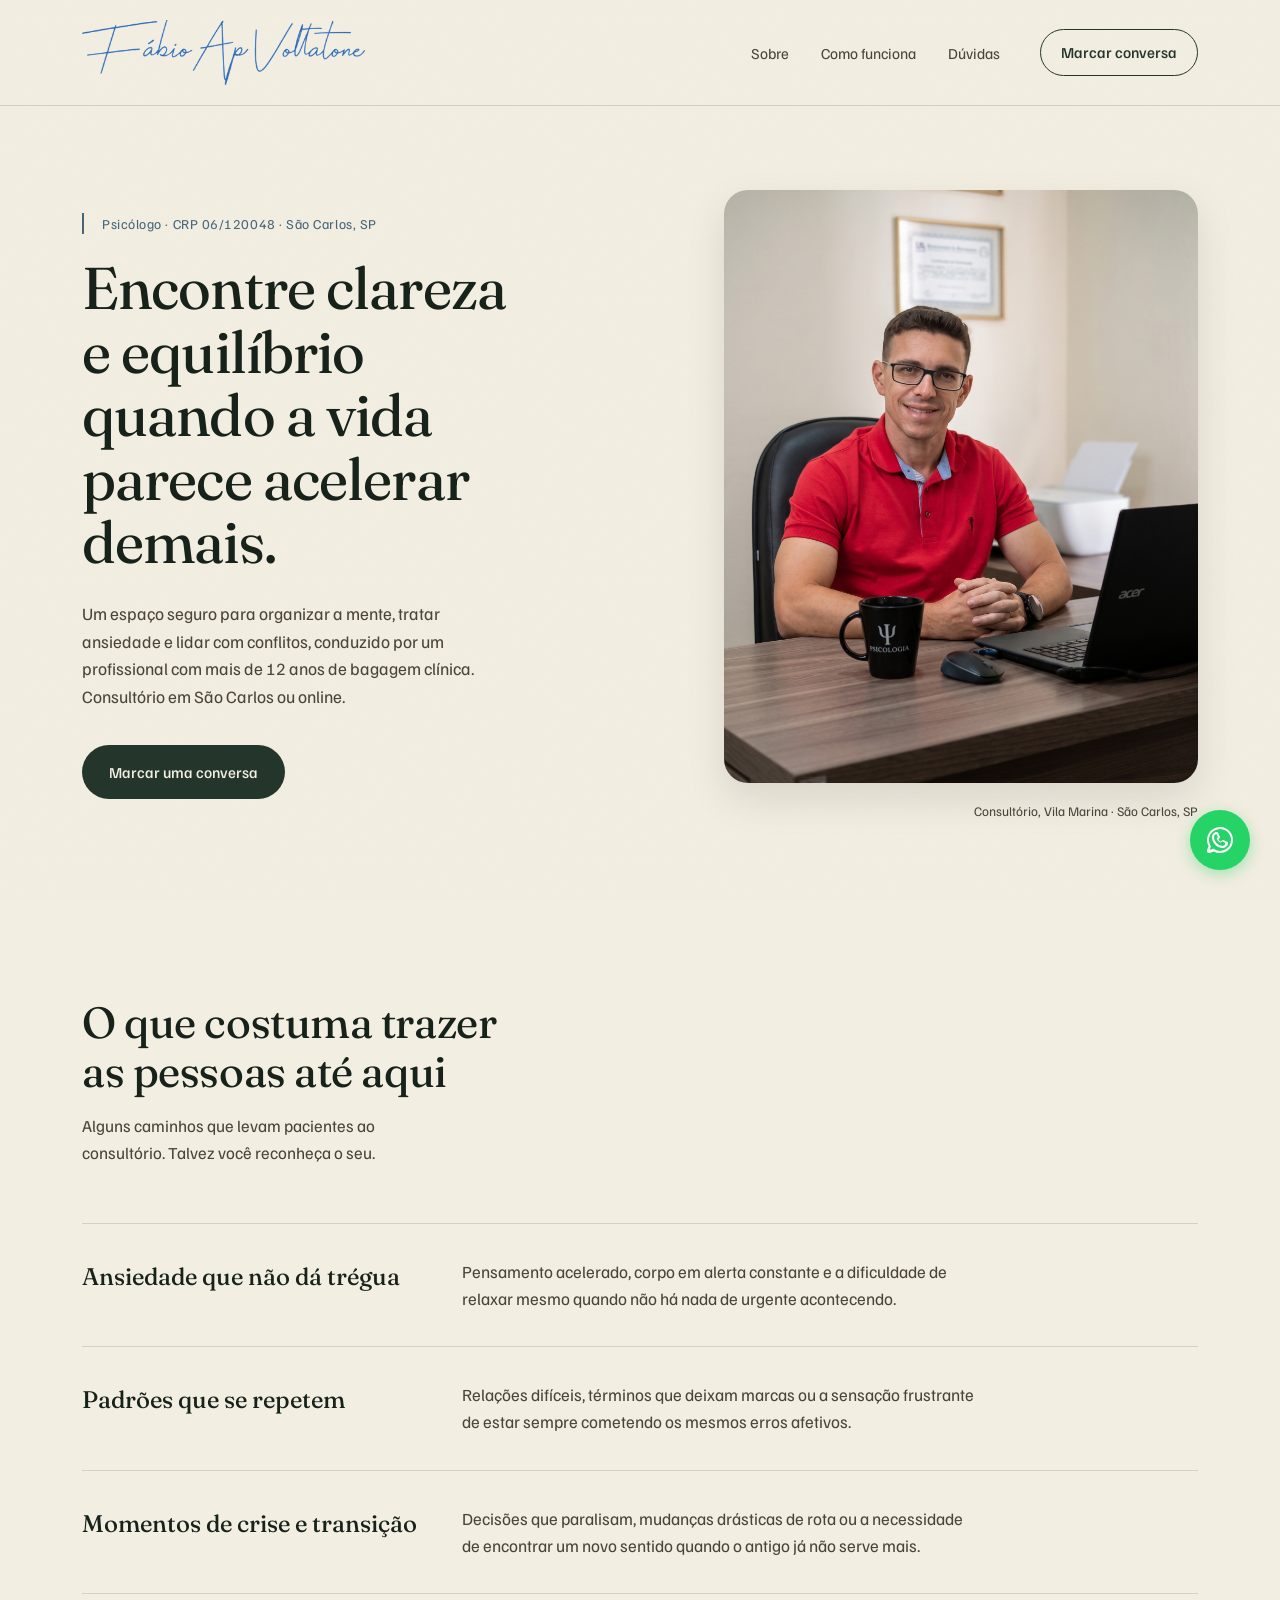
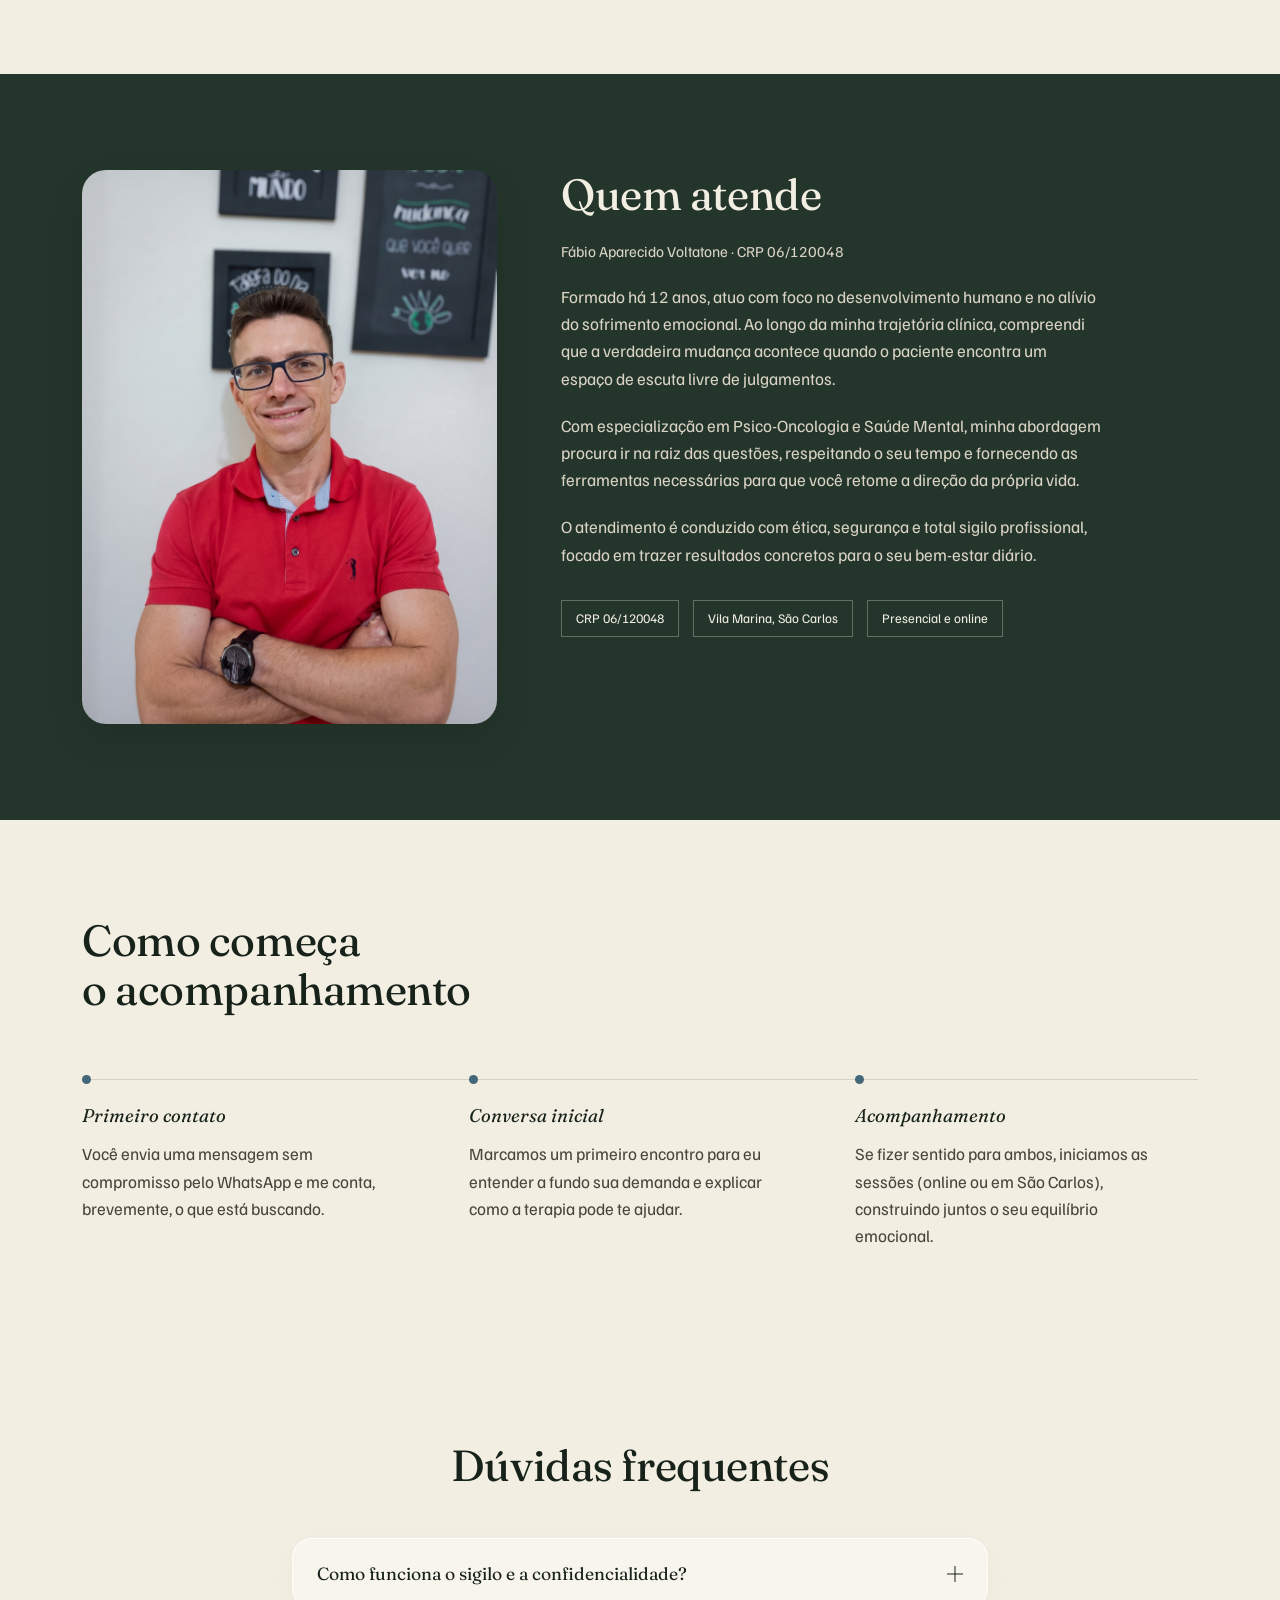
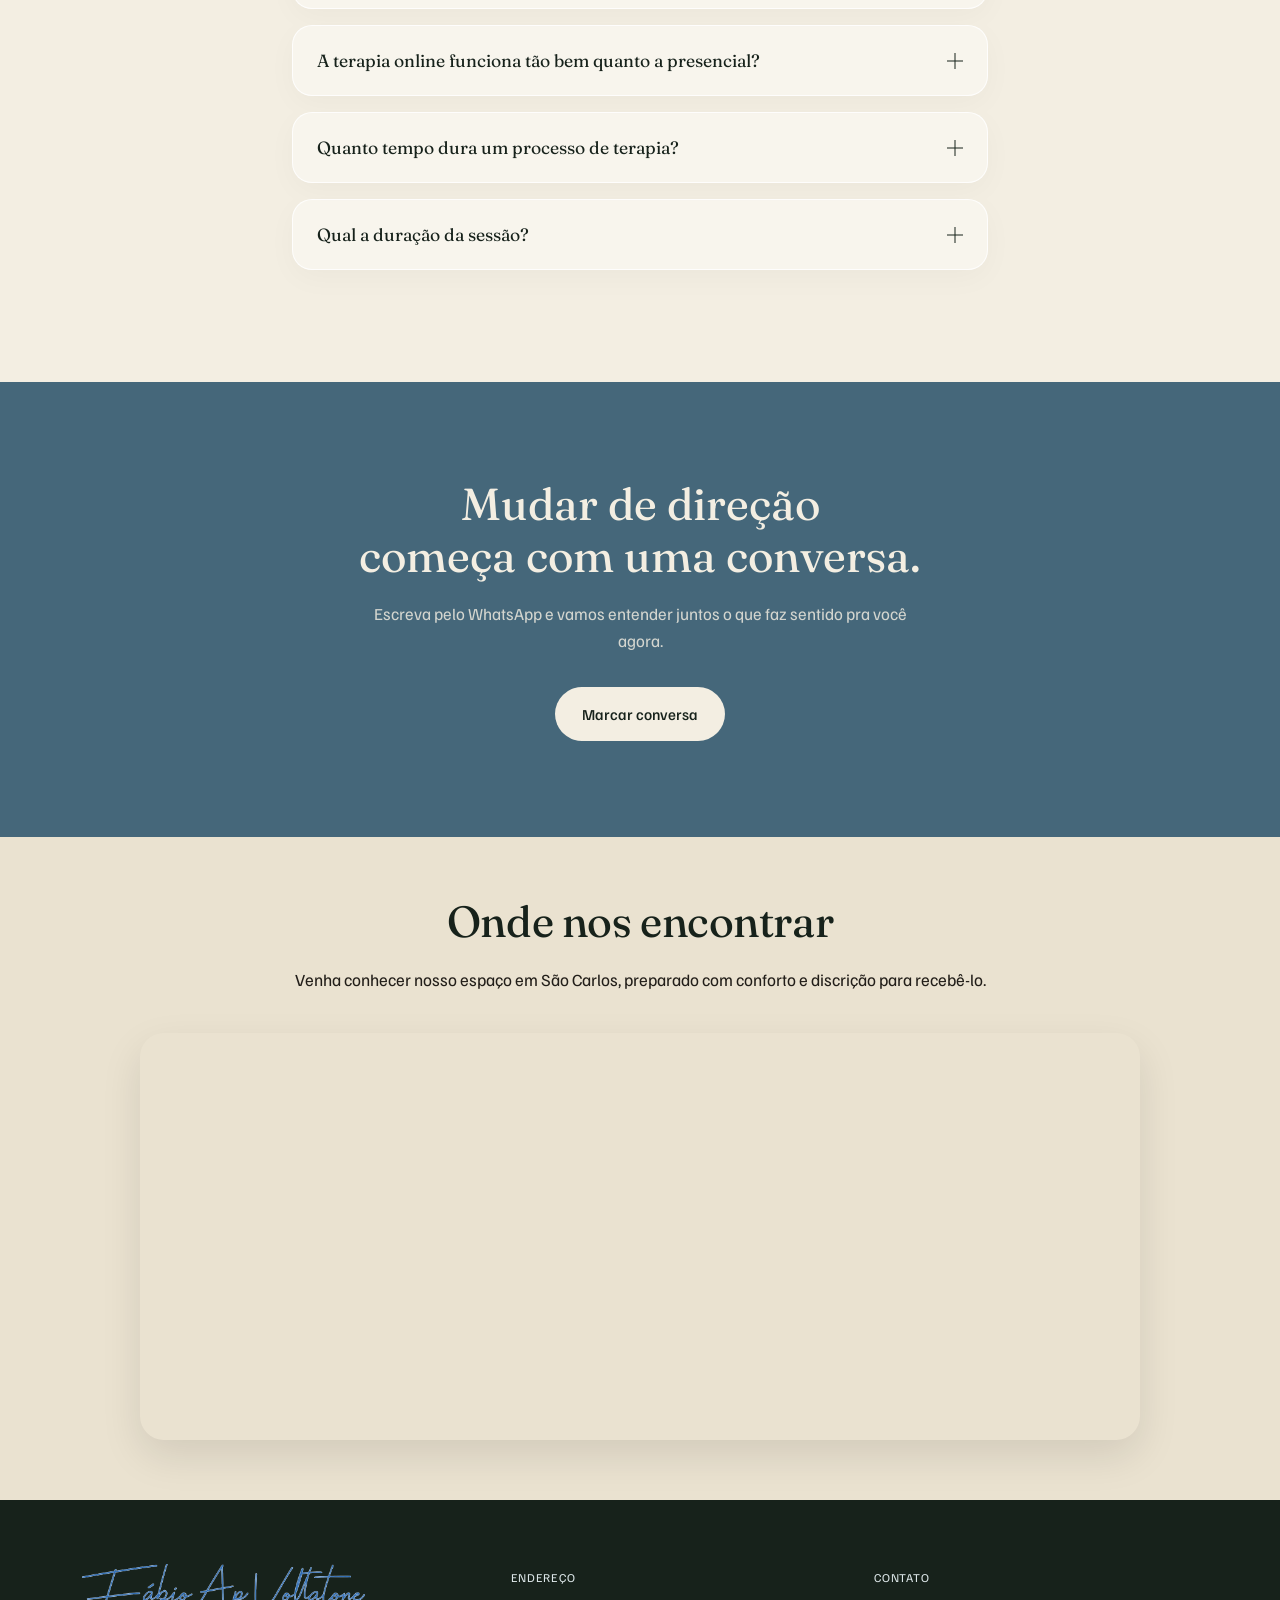
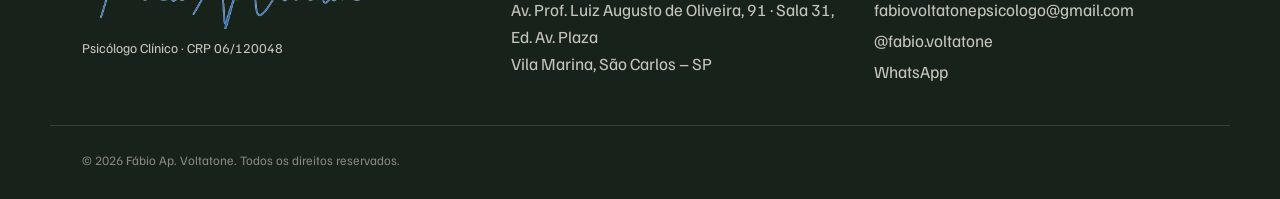
==== Aprovacao_Fabio_Completo.html @ 769e9896 "feat: design overhaul and advanced animations" ====
<!DOCTYPE html>
<html lang="pt-BR">
<head>
    <meta charset="UTF-8">
    <meta name="viewport" content="width=device-width, initial-scale=1.0">
    <title>Fábio Voltatone | Psicólogo em São Carlos</title>
    <meta name="description" content="Atendimento psicológico presencial na Vila Marina, São Carlos, e online. Ansiedade, relacionamentos e momentos de mudança, com Fábio Voltatone, CRP 06/120048.">

    <!-- Google Fonts -->
    <link rel="preconnect" href="https://fonts.googleapis.com">
    <link rel="preconnect" href="https://fonts.gstatic.com" crossorigin>
    <link href="https://fonts.googleapis.com/css2?family=Familjen+Grotesk:ital,wght@0,400;0,500;0,600;1,400&family=Fraunces:ital,opsz,wght@0,9..144,340;0,9..144,440;0,9..144,560;1,9..144,440;1,9..144,500&display=swap" rel="stylesheet">

    <style>
/* ============================================
   Fábio Voltatone — Psicólogo
   Direção: recomeço, raiz, papel e tinta.
   Serifa quente (Fraunces) + grotesca humana (Familjen Grotesk)
   Verde-mata profundo sobre papel amanteigado, um único acento azul-ardósia
============================================ */

:root {
    --paper: #F3EEE2;
    --paper-alt: #EAE2D0;
    --ink: #221E19;
    --ink-soft: #4A443B;
    --forest: #24352B;
    --forest-dark: #17221B;
    --slate: #45677A;
    --slate-soft: #DCE6E8;
    --line: rgba(34, 30, 25, 0.14);

    --serif: "Fraunces", Georgia, serif;
    --sans: "Familjen Grotesk", Arial, sans-serif;

    --container: 1180px;
    --radius: 2px;
    --ease: cubic-bezier(0.22, 1, 0.36, 1);
}

* { box-sizing: border-box; }
html { 
    scroll-behavior: smooth;
    scroll-padding-top: 100px;
}

body {
    margin: 0;
    background: var(--paper);
    color: var(--ink);
    font-family: var(--sans);
    font-size: 17px;
    line-height: 1.6;
    -webkit-font-smoothing: antialiased;
}

/* subtle paper grain, kills the flat-vector-AI look */
body::before {
    content: "";
    position: fixed;
    inset: 0;
    pointer-events: none;
    z-index: 999;
    opacity: 0.035;
    mix-blend-mode: multiply;
    background-image: url("data:image/svg+xml,%3Csvg xmlns='http://www.w3.org/2000/svg' width='140' height='140'%3E%3Cfilter id='n'%3E%3CfeTurbulence type='fractalNoise' baseFrequency='0.9' numOctaves='2' stitchTiles='stitch'/%3E%3C/filter%3E%3Crect width='100%25' height='100%25' filter='url(%23n)'/%3E%3C/svg%3E");
}

.container {
    max-width: var(--container);
    margin: 0 auto;
    padding: 0 32px;
}

a { color: inherit; }

img {
    max-width: 100%;
    display: block;
}

h1, h2, h3 {
    font-family: var(--serif);
    font-weight: 440;
    color: var(--forest-dark);
    margin: 0;
}

em {
    font-style: italic;
    font-optical-sizing: auto;
    color: var(--slate);
}

p { margin: 0; }

.section-title {
    font-size: clamp(2rem, 3.4vw, 2.9rem);
    line-height: 1.12;
    letter-spacing: -0.01em;
}

.section-lead {
    margin-top: 18px;
    max-width: 34ch;
    color: var(--ink-soft);
    font-size: 1.05rem;
}

.text-center { text-align: center; margin-left: auto; margin-right: auto; }

/* ---------- buttons ---------- */
.btn {
    display: inline-flex;
    align-items: center;
    gap: 10px;
    padding: 14px 26px;
    border-radius: 100px;
    font-family: var(--sans);
    font-size: 0.95rem;
    font-weight: 500;
    text-decoration: none;
    border: 1px solid transparent;
    cursor: pointer;
    transition: transform 0.35s var(--ease), background 0.35s var(--ease), color 0.35s var(--ease), border-color 0.35s var(--ease);
}

.btn-primary {
    background: var(--forest);
    color: var(--paper);
}
.btn-primary:hover { background: var(--forest-dark); transform: translateY(-2px); }

.btn-outline {
    border-color: var(--forest);
    color: var(--forest);
    padding: 10px 20px;
}
.btn-outline:hover { background: var(--forest); color: var(--paper); }

.btn-cream {
    background: var(--paper);
    color: var(--forest-dark);
}
.btn-cream:hover { background: var(--slate-soft); transform: translateY(-2px); }

/* ---------- reveal-on-scroll ---------- */
[class*="reveal-"] {
    opacity: 0;
    transition: opacity 1s cubic-bezier(0.16, 1, 0.3, 1), transform 1s cubic-bezier(0.16, 1, 0.3, 1), filter 1s cubic-bezier(0.16, 1, 0.3, 1);
    will-change: opacity, transform, filter;
}
.reveal-blur {
    transform: translateY(30px) scale(0.97);
    filter: blur(10px);
}
.reveal-blur.is-visible {
    opacity: 1;
    transform: translateY(0) scale(1);
    filter: blur(0);
}
.reveal-slide-left {
    transform: translateX(-40px);
}
.reveal-slide-left.is-visible {
    opacity: 1;
    transform: translateX(0);
}
.reveal-slide-right {
    transform: translateX(40px);
}
.reveal-slide-right.is-visible {
    opacity: 1;
    transform: translateX(0);
}
.reveal-up {
    transform: translateY(40px);
}
.reveal-up.is-visible {
    opacity: 1;
    transform: translateY(0);
}

/* ---------- header ---------- */
.header {
    position: sticky;
    top: 0;
    z-index: 100;
    background: rgba(243, 238, 226, 0.86);
    backdrop-filter: blur(10px);
    border-bottom: 1px solid var(--line);
}

.header-content {
    display: flex;
    align-items: center;
    justify-content: space-between;
    padding: 20px 32px;
}

.logo {
    font-family: var(--serif);
    font-size: 1.25rem;
    font-weight: 500;
    text-decoration: none;
    color: var(--forest-dark);
}

.nav { display: flex; align-items: center; gap: 40px; }
.nav-list { list-style: none; display: flex; gap: 32px; margin: 0; padding: 0; }
.nav-link {
    text-decoration: none;
    font-size: 0.95rem;
    color: var(--ink-soft);
    position: relative;
    padding-bottom: 3px;
}
.nav-link::after {
    content: "";
    position: absolute;
    left: 0; right: 100%;
    bottom: 0;
    height: 1px;
    background: var(--slate);
    transition: right 0.35s var(--ease);
}
.nav-link:hover::after { right: 0; }

.mobile-menu-btn {
    display: none;
    flex-direction: column;
    gap: 5px;
    background: none;
    border: none;
    cursor: pointer;
    padding: 6px;
}
.mobile-menu-btn span {
    width: 22px;
    height: 1.5px;
    background: var(--forest-dark);
}

/* ---------- hero ---------- */
.hero { padding: 84px 0 96px; }

.hero-grid {
    display: grid;
    grid-template-columns: 1.05fr 0.85fr;
    gap: 56px;
    align-items: center;
}

.credential {
    font-size: 0.85rem;
    letter-spacing: 0.04em;
    color: var(--slate);
    margin-bottom: 22px;
    padding-left: 18px;
    border-left: 2px solid var(--slate);
}

.hero-title {
    font-size: clamp(2.6rem, 4.6vw, 3.8rem);
    line-height: 1.08;
    letter-spacing: -0.015em;
    max-width: 12ch;
}

.hero-sub {
    margin-top: 26px;
    max-width: 42ch;
    font-size: 1.08rem;
    color: var(--ink-soft);
}

.hero-copy .btn { margin-top: 34px; }

.hero-figure { position: relative; }
.hero-photo {
    aspect-ratio: 4 / 5;
    overflow: hidden;
    border-radius: 24px;
    background: transparent;
    box-shadow: 0 16px 40px rgba(0,0,0,0.1);
    animation: floatY 6s ease-in-out infinite alternate;
}
.hero-photo img { width: 100%; height: 100%; object-fit: cover; }

.hero-caption {
    margin-top: 18px;
    font-size: 0.82rem;
    color: var(--ink-soft);
    text-align: right;
}

/* ---------- reasons ---------- */
.reasons { padding: 80px 0; }

.reasons-head { max-width: 640px; }

.reasons-list { margin-top: 56px; }

.reason-row {
    display: grid;
    grid-template-columns: minmax(220px, 340px) 1fr;
    gap: 40px;
    padding: 34px 0;
    border-top: 1px solid var(--line);
}
.reason-row:last-child { border-bottom: 1px solid var(--line); }

.reason-row h3 {
    font-size: 1.5rem;
    font-weight: 460;
}

.reason-row p {
    color: var(--ink-soft);
    max-width: 52ch;
    align-self: center;
}

/* ---------- about ---------- */
.about {
    background: var(--forest);
    color: var(--paper);
    padding: 96px 0;
}

.about .section-title { color: var(--paper); }
.about-name { color: var(--slate-soft); margin-top: 10px; font-size: 0.95rem; }
.about-copy p { margin-top: 20px; color: #D9D3C4; max-width: 54ch; }

.about-grid {
    display: grid;
    grid-template-columns: 0.75fr 1.15fr;
    gap: 64px;
    align-items: start;
}

.about-photo {
    aspect-ratio: 3 / 4;
    overflow: hidden;
    border-radius: 24px;
    background: transparent;
    box-shadow: 0 16px 40px rgba(0,0,0,0.1);
    animation: floatY 6s ease-in-out infinite alternate;
}
.about-photo img { width: 100%; height: 100%; object-fit: cover; }

.about-facts {
    list-style: none;
    padding: 0;
    margin: 32px 0 0;
    display: flex;
    flex-wrap: wrap;
    gap: 10px 14px;
}
.about-facts li {
    font-size: 0.82rem;
    color: var(--paper);
    border: 1px solid rgba(243, 238, 226, 0.3);
    padding: 7px 14px;
}

/* ---------- steps ---------- */
.steps { padding: 96px 0; }
.steps .section-title { max-width: 20ch; }

.steps-track {
    margin-top: 56px;
    display: grid;
    grid-template-columns: repeat(3, 1fr);
    gap: 44px;
    position: relative;
}
.steps-track::before {
    content: "";
    position: absolute;
    top: 10px;
    left: 0;
    right: 0;
    height: 1px;
    background: var(--line);
}

.step { position: relative; padding-top: 32px; }
.step::before {
    content: "";
    position: absolute;
    top: 6px;
    left: 0;
    width: 9px;
    height: 9px;
    border-radius: 50%;
    background: var(--slate);
}

.step-label {
    display: block;
    font-family: var(--serif);
    font-style: italic;
    font-size: 1.15rem;
    color: var(--forest-dark);
    margin-bottom: 10px;
}

.step p { color: var(--ink-soft); max-width: 30ch; }

/* ---------- FAQ ---------- */
.faq { padding: 96px 0; }
.faq-container { max-width: 760px; }

.accordion-wrapper { margin-top: 48px; }

.accordion-item { 
    background: rgba(255,255,255,0.4);
    border-radius: 20px;
    margin-bottom: 16px;
    padding: 0 24px;
    backdrop-filter: blur(10px);
    border: 1px solid rgba(255,255,255,0.8);
    box-shadow: 0 8px 30px rgba(0,0,0,0.03);
}

.accordion-header {
    width: 100%;
    display: flex;
    align-items: center;
    justify-content: space-between;
    gap: 24px;
    background: none;
    border: none;
    text-align: left;
    padding: 24px 0;
    font-family: var(--serif);
    font-size: 1.1rem;
    color: var(--forest-dark);
    cursor: pointer;
}

.accordion-icon {
    position: relative;
    flex-shrink: 0;
    width: 16px;
    height: 16px;
}
.accordion-icon::before,
.accordion-icon::after {
    content: "";
    position: absolute;
    background: var(--forest-dark);
    transition: transform 0.35s var(--ease);
}
.accordion-icon::before { top: 50%; left: 0; width: 100%; height: 1px; transform: translateY(-50%); }
.accordion-icon::after { left: 50%; top: 0; height: 100%; width: 1px; transform: translateX(-50%); }

.accordion-item.is-open .accordion-icon::after { transform: translateX(-50%) rotate(90deg); opacity: 0; }

.accordion-content {
    max-height: 0;
    overflow: hidden;
    transition: max-height 0.4s var(--ease);
}
.accordion-content p {
    padding: 0 0 26px;
    color: var(--ink-soft);
    max-width: 58ch;
}

/* ---------- CTA banner ---------- */
.cta-banner {
    background: var(--slate);
    color: var(--paper);
    padding: 96px 0;
}
.cta-inner { text-align: center; max-width: 640px; margin: 0 auto; }
.cta-title {
    color: var(--paper);
    font-size: clamp(2.1rem, 3.6vw, 2.8rem);
    line-height: 1.15;
}
.cta-desc { margin-top: 20px; color: rgba(243, 238, 226, 0.82); font-size: 1.05rem; }
.cta-inner .btn { margin-top: 32px; }

/* ---------- footer ---------- */
.footer { background: var(--forest-dark); color: rgba(243, 238, 226, 0.8); padding: 64px 0 28px; }

.footer-grid {
    display: grid;
    grid-template-columns: 1.2fr 1fr 1fr;
    gap: 40px;
    padding-bottom: 40px;
    border-bottom: 1px solid rgba(243, 238, 226, 0.14);
}

.footer-logo { font-family: var(--serif); font-size: 1.2rem; color: var(--paper); }
.footer-crp { margin-top: 6px; font-size: 0.85rem; }

.info-label {
    font-size: 0.75rem;
    letter-spacing: 0.06em;
    text-transform: uppercase;
    color: var(--slate-soft);
    margin-bottom: 8px;
}
.footer-info p { margin-top: 4px; }
.footer-info a { text-decoration: none; }
.footer-info a:hover { text-decoration: underline; }

.footer-bottom {
    padding-top: 24px;
    font-size: 0.8rem;
    color: rgba(243, 238, 226, 0.5);
}

/* ---------- responsive ---------- */
@media (max-width: 860px) {
    .nav-list { display: none; }
    .mobile-menu-btn { display: flex; }

    .nav {
        position: fixed;
        top: 73px;
        left: 0;
        right: 0;
        background: var(--paper);
        border-bottom: 1px solid var(--line);
        flex-direction: column;
        align-items: flex-start;
        gap: 0;
        padding: 0;
        transform: translateY(-8px);
        opacity: 0;
        pointer-events: none;
        transition: opacity 0.3s var(--ease), transform 0.3s var(--ease);
    }
    .nav.nav-open {
        opacity: 1;
        transform: translateY(0);
        pointer-events: auto;
    }
    .nav.nav-open .nav-list {
        display: flex;
        flex-direction: column;
        width: 100%;
        gap: 0;
    }
    .nav.nav-open .nav-list li { border-bottom: 1px solid var(--line); width: 100%; }
    .nav.nav-open .nav-link { display: block; padding: 18px 32px; }
    .nav.nav-open .nav-cta { margin: 20px 32px 24px; }

    .hero-grid { grid-template-columns: 1fr; }
    .hero-figure { order: -1; }
    .hero-photo { transform: none; box-shadow: 8px 10px 0 var(--slate-soft); }
    .hero-title { max-width: none; }

    .about-grid { grid-template-columns: 1fr; }
    .reason-row { grid-template-columns: 1fr; gap: 12px; }
    .steps-track { grid-template-columns: 1fr; gap: 36px; }
    .steps-track::before { display: none; }

    .footer-grid { grid-template-columns: 1fr; gap: 28px; }
}

@media (max-width: 520px) {
    .container { padding: 0 22px; }
    .header-content { padding: 16px 22px; }
}

/* placeholder visual enquanto as fotos reais não entram (remover ao subir as fotos) */
.hero-photo img,
.about-photo img {
    width: 100%;
    height: 100%;
    object-fit: cover;
}

.logo-img {
    height: 65px;
    width: auto;
    object-fit: contain;
}

/* =========================================
   MAP & WHATSAPP WIDGET
   ========================================= */
.location {
    padding: 60px 0;
    background: var(--paper-alt);
}
.location .section-title {
    margin-bottom: 20px;
}
.map-container {
    max-width: 1000px;
    margin: 40px auto 0;
    border-radius: 24px;
    overflow: hidden;
    box-shadow: 0 16px 40px rgba(0,0,0,0.1);
}

.whatsapp-float {
    position: fixed;
    bottom: 30px;
    right: 30px;
    background-color: #25D366;
    color: white;
    width: 60px;
    height: 60px;
    border-radius: 50%;
    display: flex;
    align-items: center;
    justify-content: center;
    box-shadow: 0 4px 15px rgba(37, 211, 102, 0.4);
    z-index: 1000;
    transition: transform 0.3s var(--ease), box-shadow 0.3s var(--ease);
    animation: float-pulse 2s infinite ease-in-out;
}
.whatsapp-float:hover {
    transform: scale(1.1) translateY(-5px);
    box-shadow: 0 8px 25px rgba(37, 211, 102, 0.6);
    animation: none;
}

@keyframes float-pulse {
    0% { transform: translateY(0); }
    50% { transform: translateY(-5px); }
    100% { transform: translateY(0); }
}

@keyframes floatY {
    0% { transform: translateY(0px); }
    100% { transform: translateY(-16px); }
}

</style>
</head>
<body>

    <header class="header" id="header">
        <div class="container header-content">
            <a href="#topo" class="logo"><img src="[data-uri]" alt="Fábio Voltatone" class="logo-img"></a>

            <nav class="nav" id="nav">
                <ul class="nav-list">
                    <li><a href="#sobre" class="nav-link">Sobre</a></li>
                    <li><a href="#como-funciona" class="nav-link">Como funciona</a></li>
                    <li><a href="#duvidas" class="nav-link">Dúvidas</a></li>
                </ul>
                <a href="https://wa.me/5516991437766?text=Ol%C3%A1%2C%20F%C3%A1bio!%20Vim%20pelo%20site%20e%20gostaria%20de%20marcar%20uma%20conversa." target="_blank" rel="noopener" class="btn btn-outline nav-cta">Marcar conversa</a>
            </nav>

            <button class="mobile-menu-btn" id="mobileMenuBtn" aria-label="Abrir menu" aria-expanded="false">
                <span></span><span></span><span></span>
            </button>
        </div>
    </header>

    <main id="topo">

        <!-- HERO -->
        <section class="hero">
            <div class="container hero-grid">
                <div class="hero-copy">
                    <p class="credential reveal" style="transition-delay: 0s">Psicólogo &middot; CRP 06/120048 &middot; São Carlos, SP</p>
                    <h1 class="hero-title reveal-blur" style="transition-delay: 0.15s">Encontre clareza e equilíbrio quando a vida parece acelerar demais.</h1>
                    <p class="hero-sub reveal-blur" style="transition-delay: 0.45s">Um espaço seguro para organizar a mente, tratar ansiedade e lidar com conflitos, conduzido por um profissional com mais de 12 anos de bagagem clínica. Consultório em São Carlos ou online.</p>
                    <a href="https://wa.me/5516991437766?text=Ol%C3%A1%2C%20F%C3%A1bio!%20Vim%20pelo%20site%20e%20gostaria%20de%20marcar%20uma%20conversa." target="_blank" rel="noopener" class="btn btn-primary reveal-up" style="transition-delay: 0.6s">Marcar uma conversa</a>
                </div>
                <div class="hero-figure reveal-blur" style="transition-delay: 0.3s">
                    <div class="hero-photo">
                        <img src="[data-uri]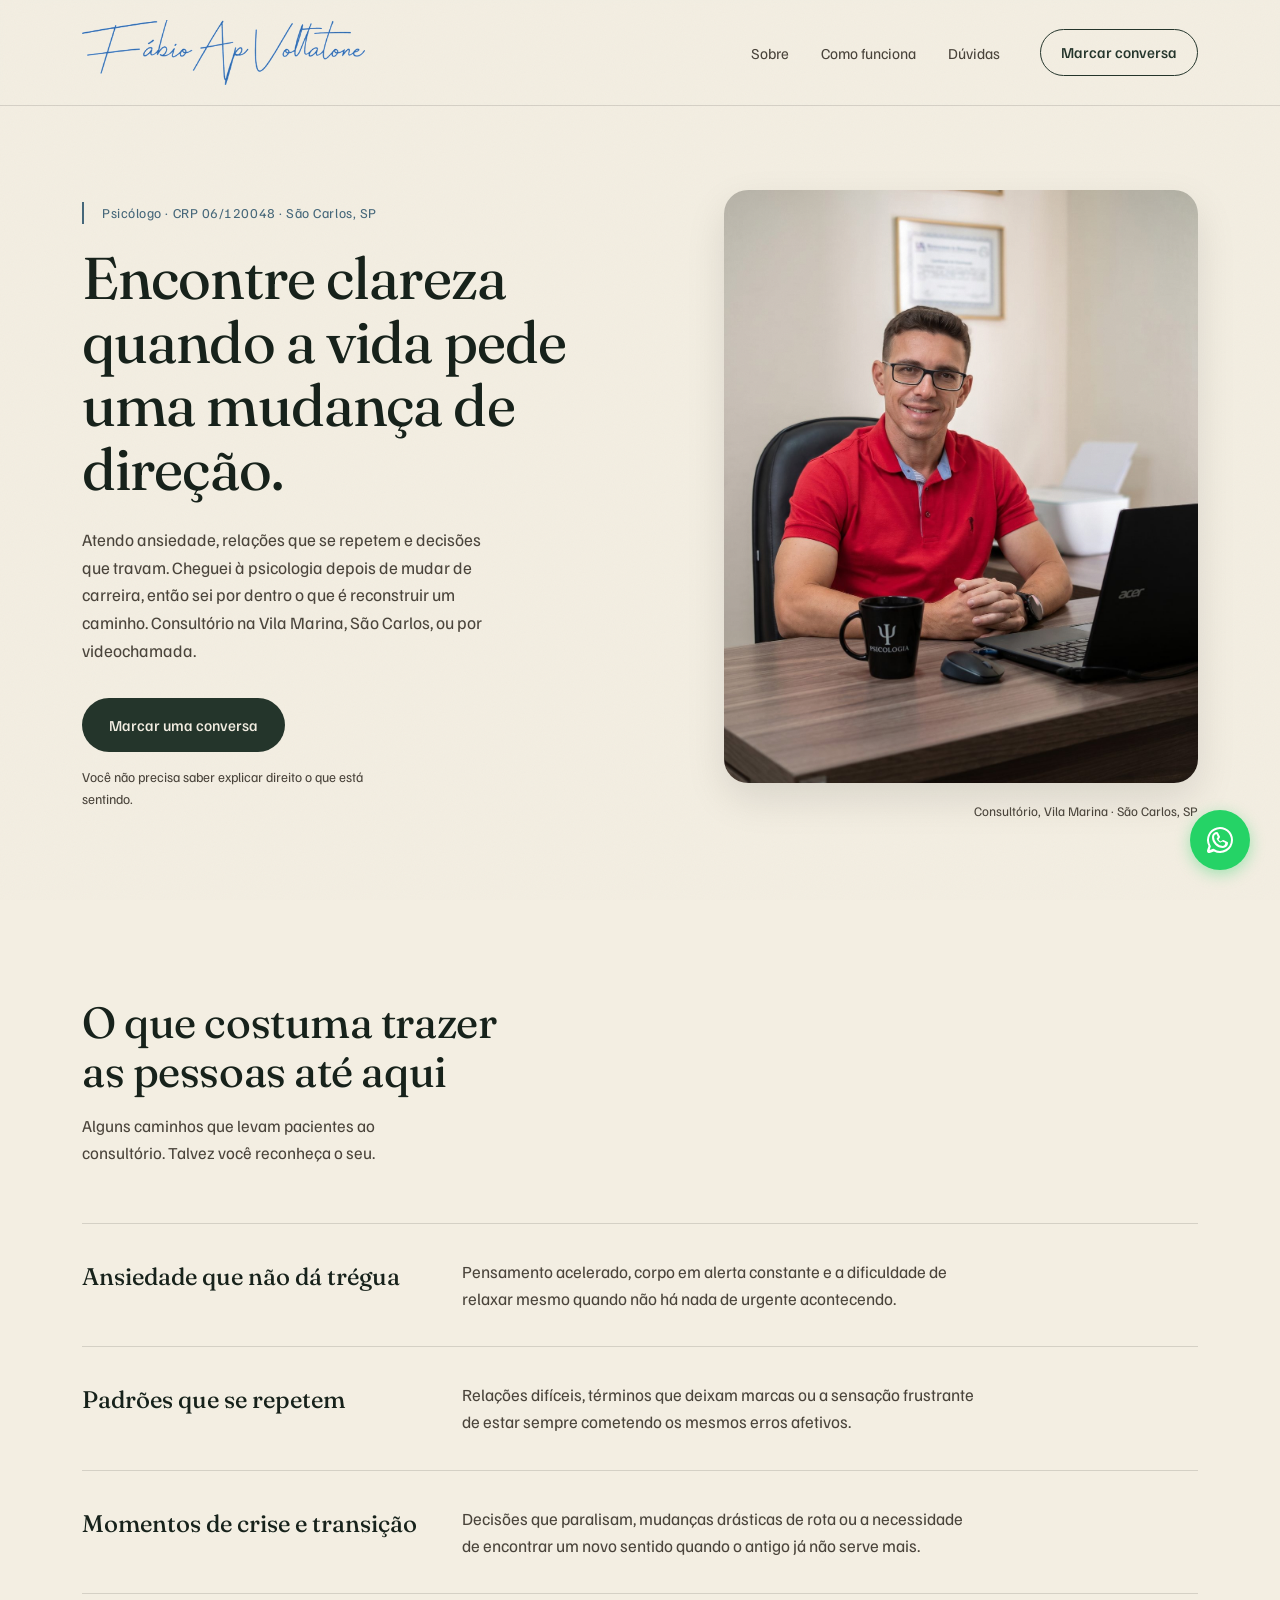
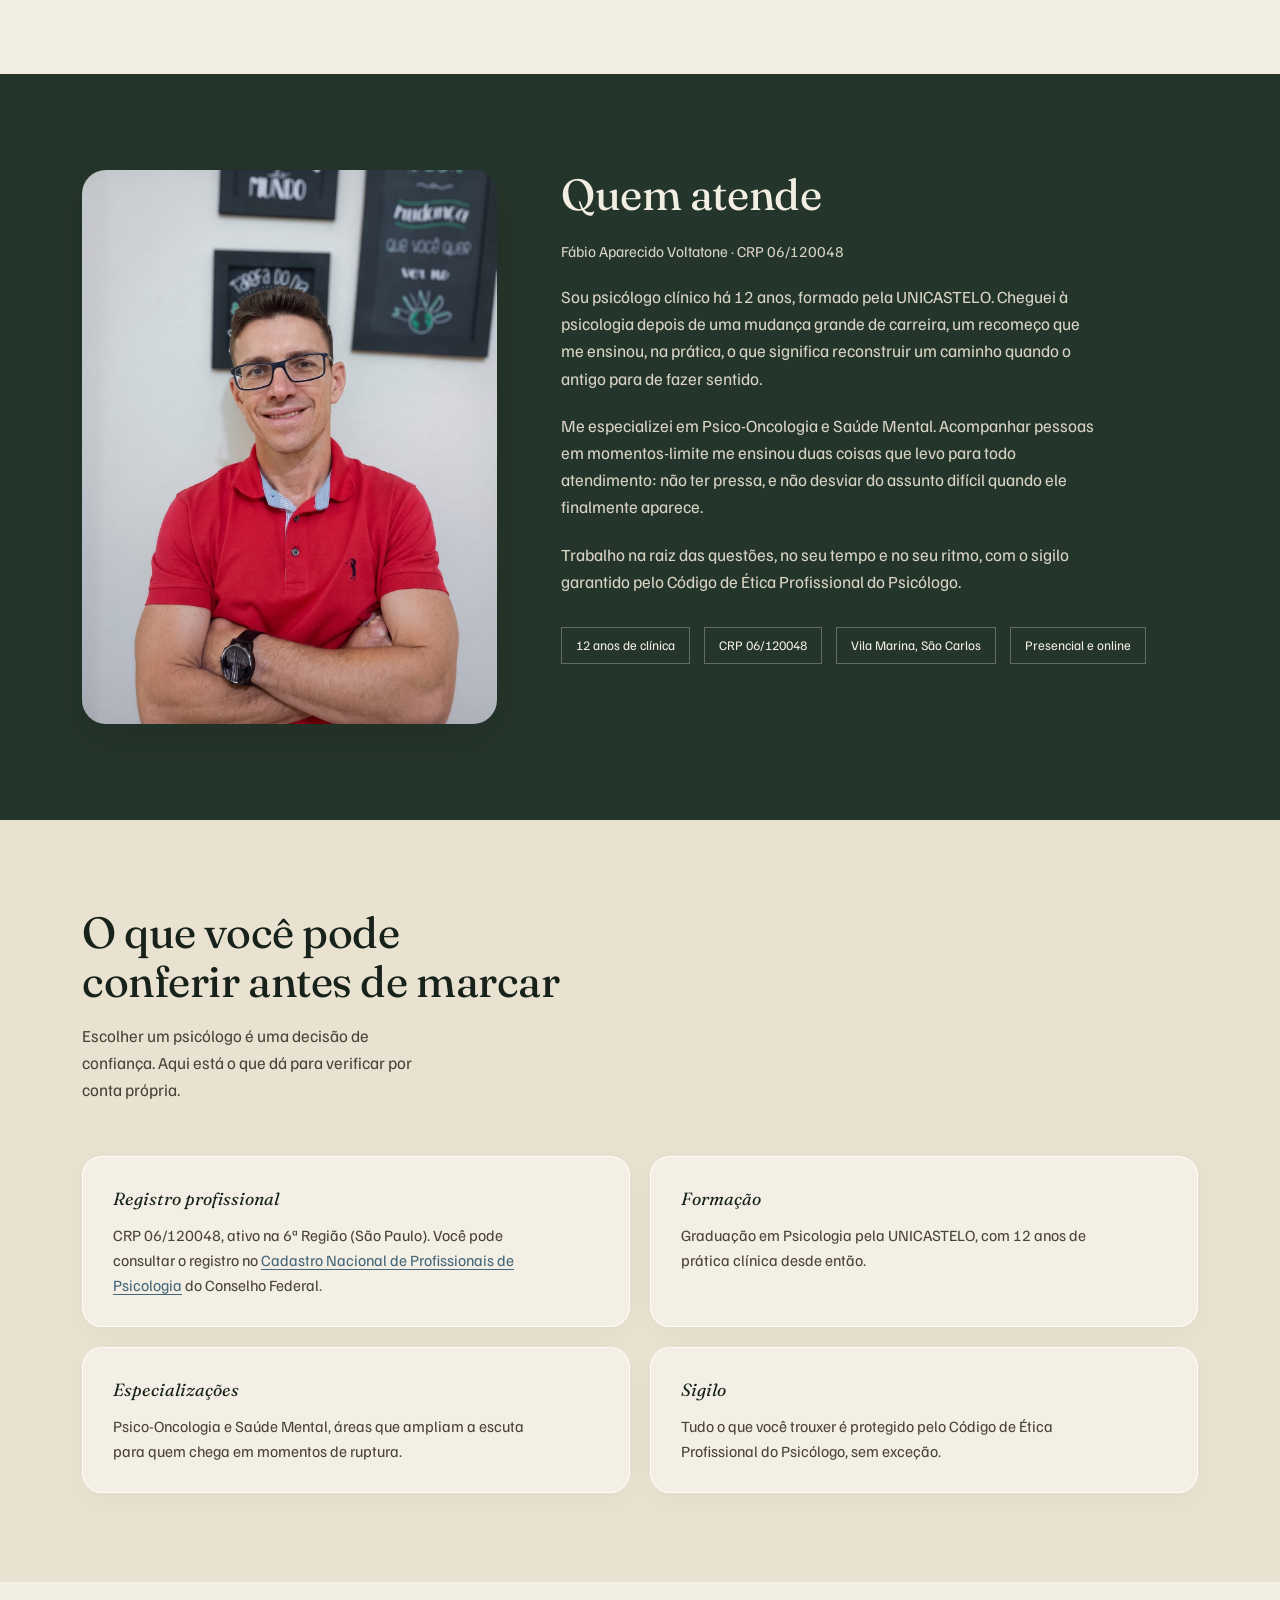
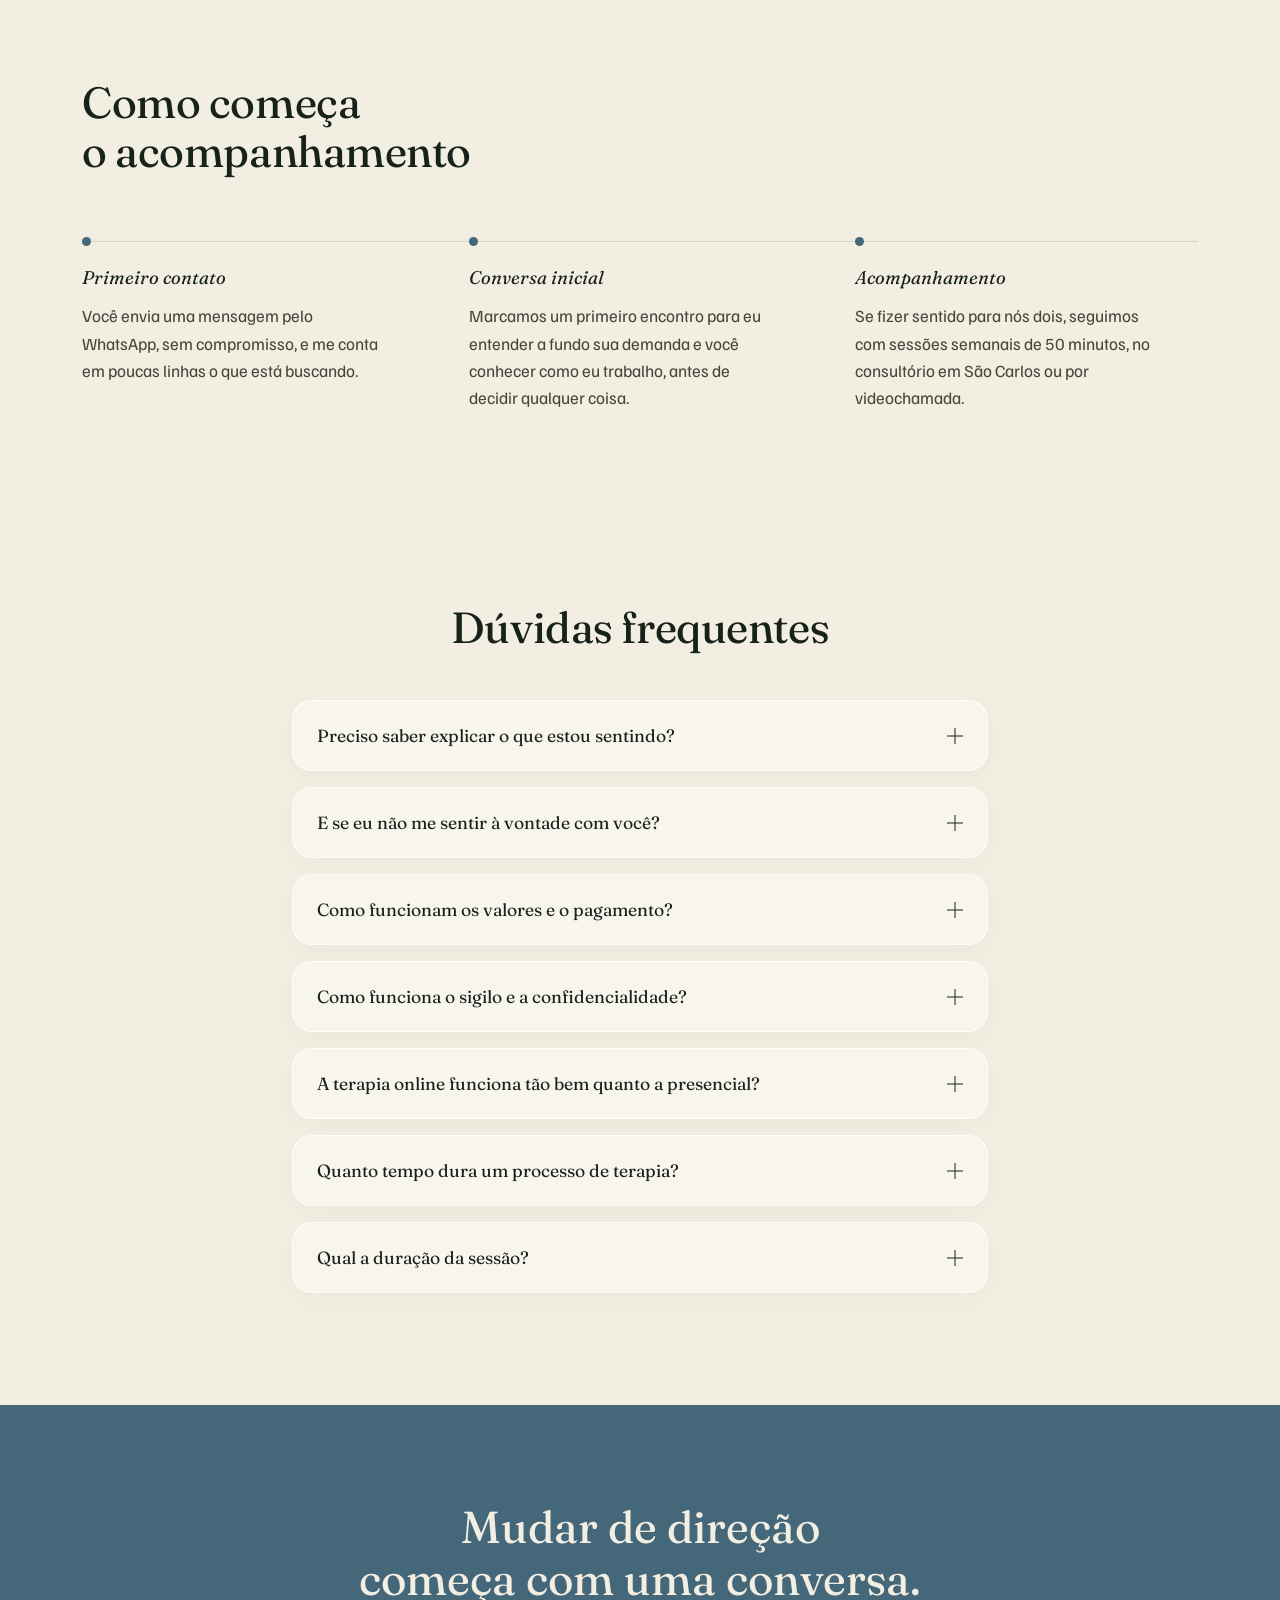
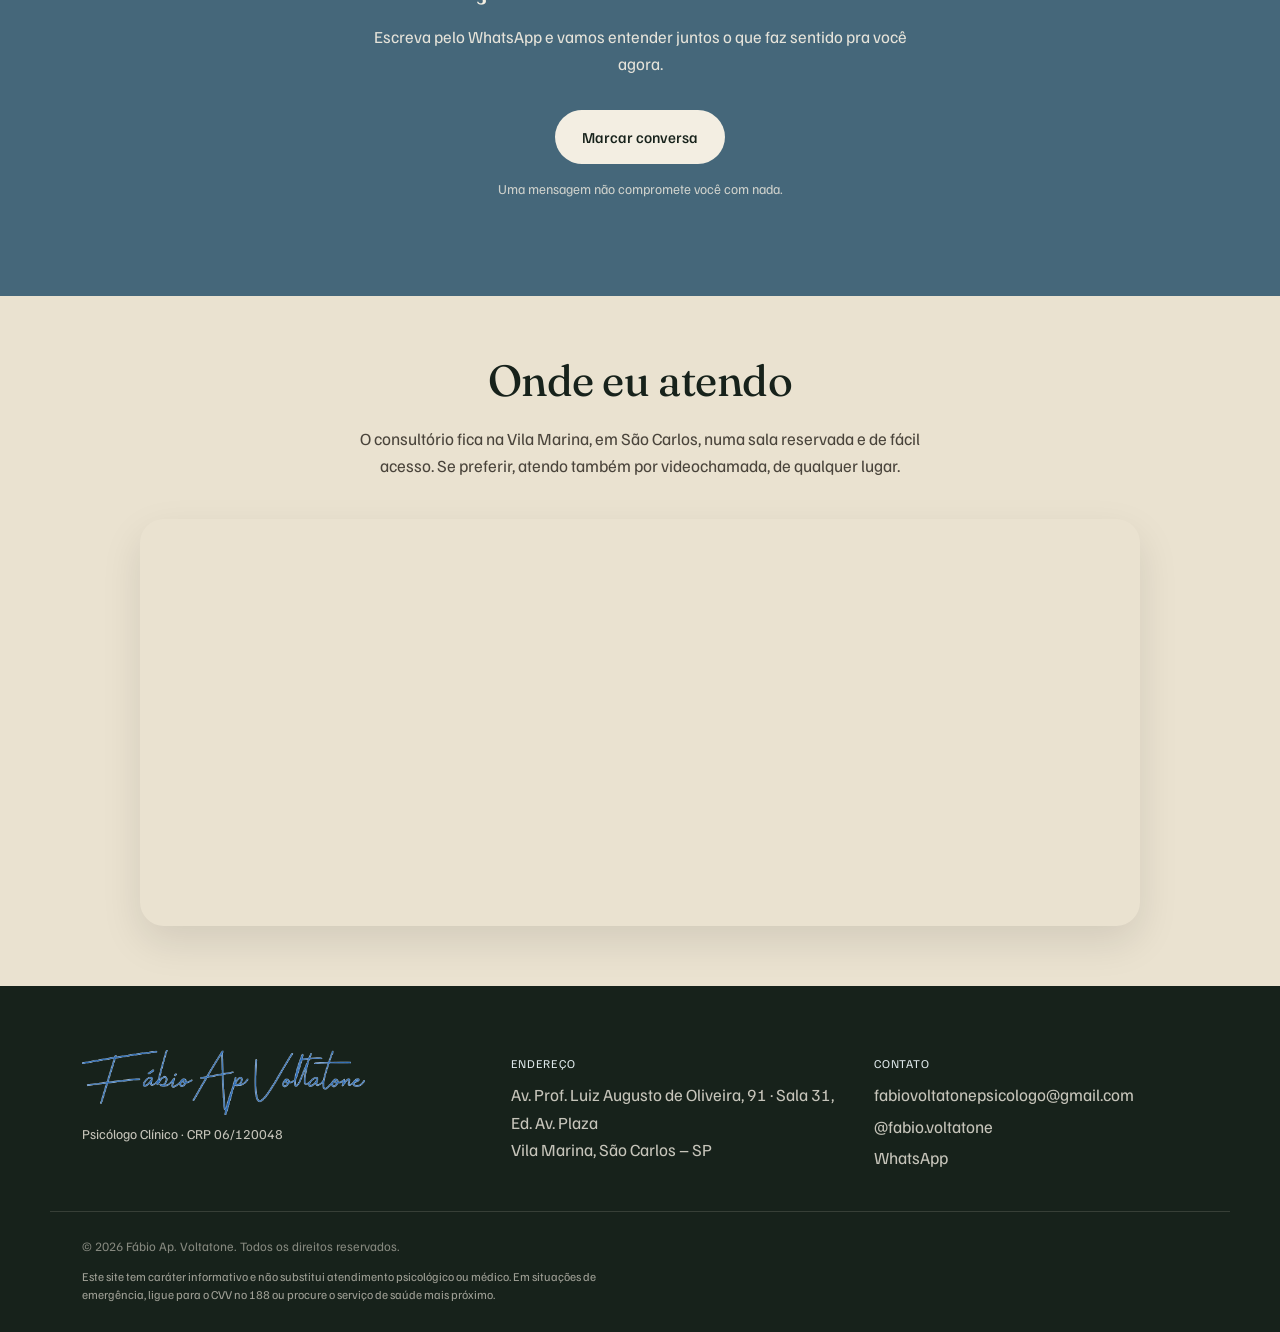
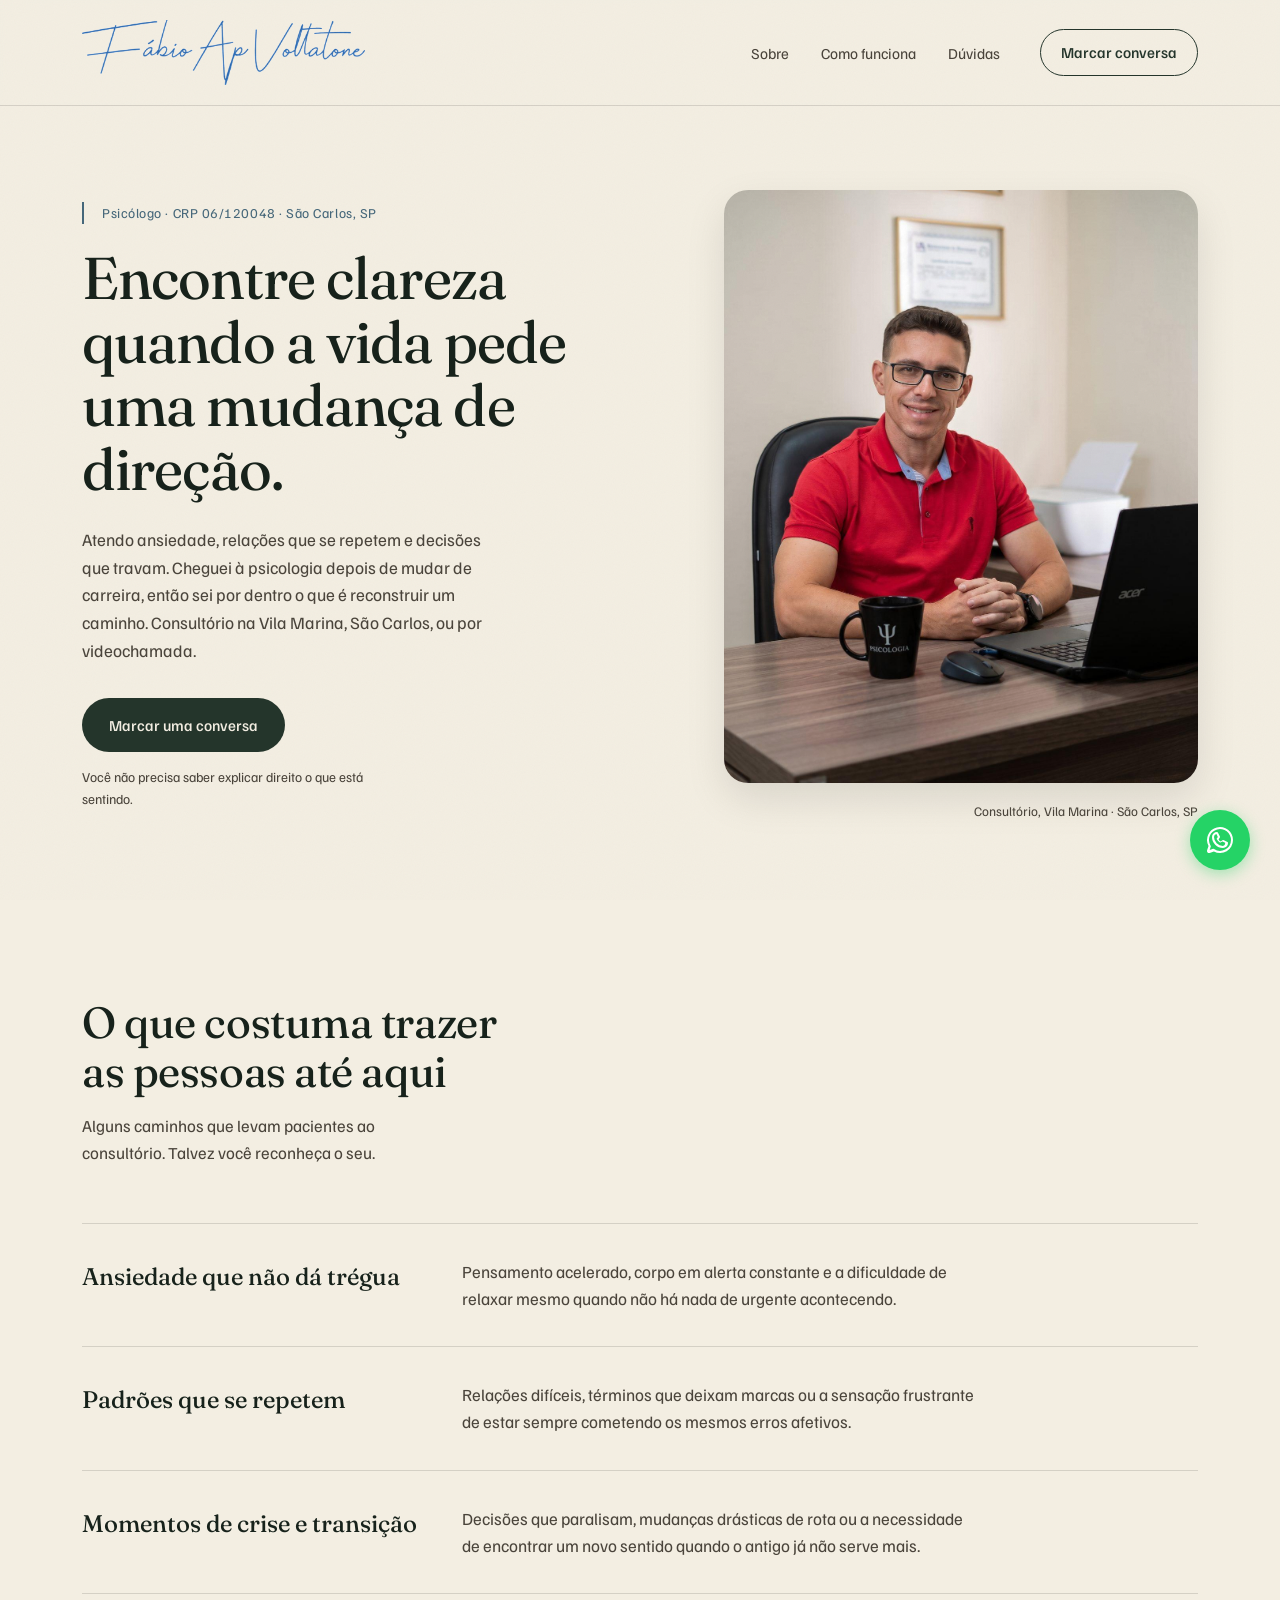
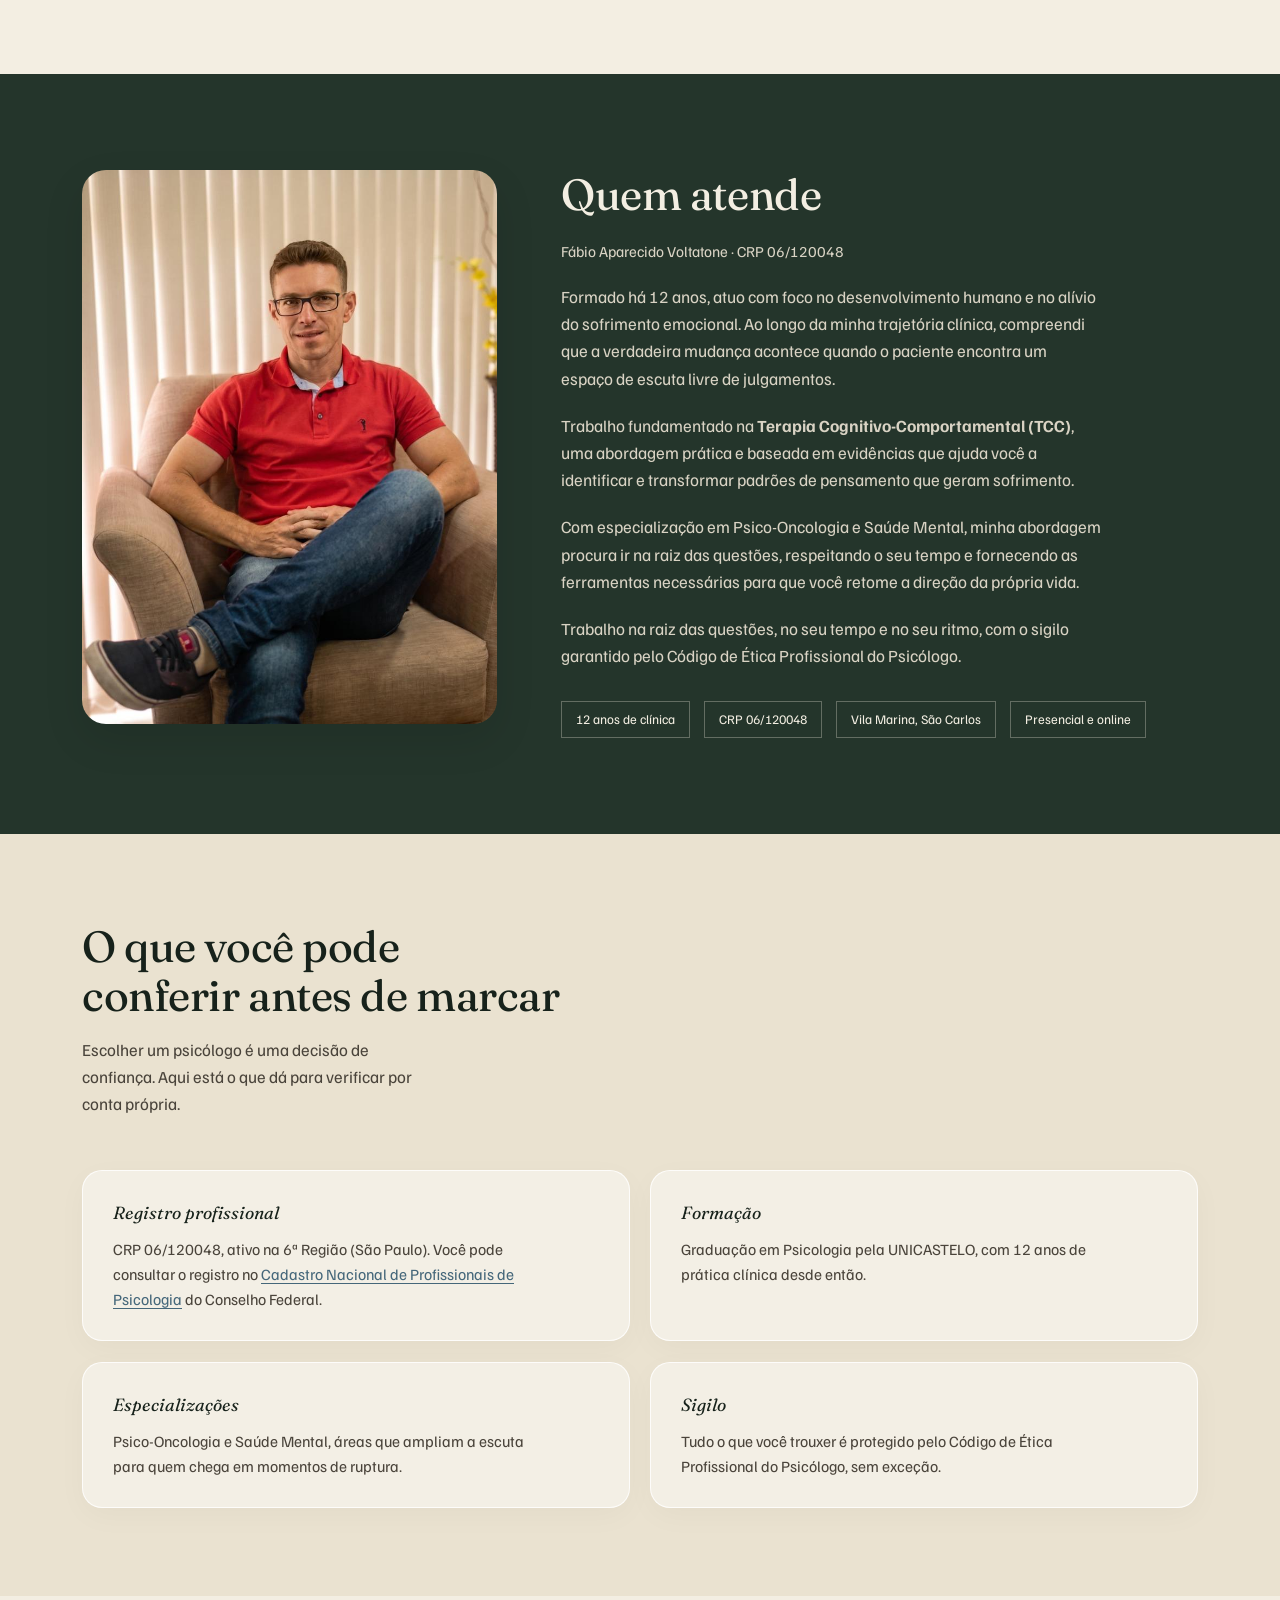
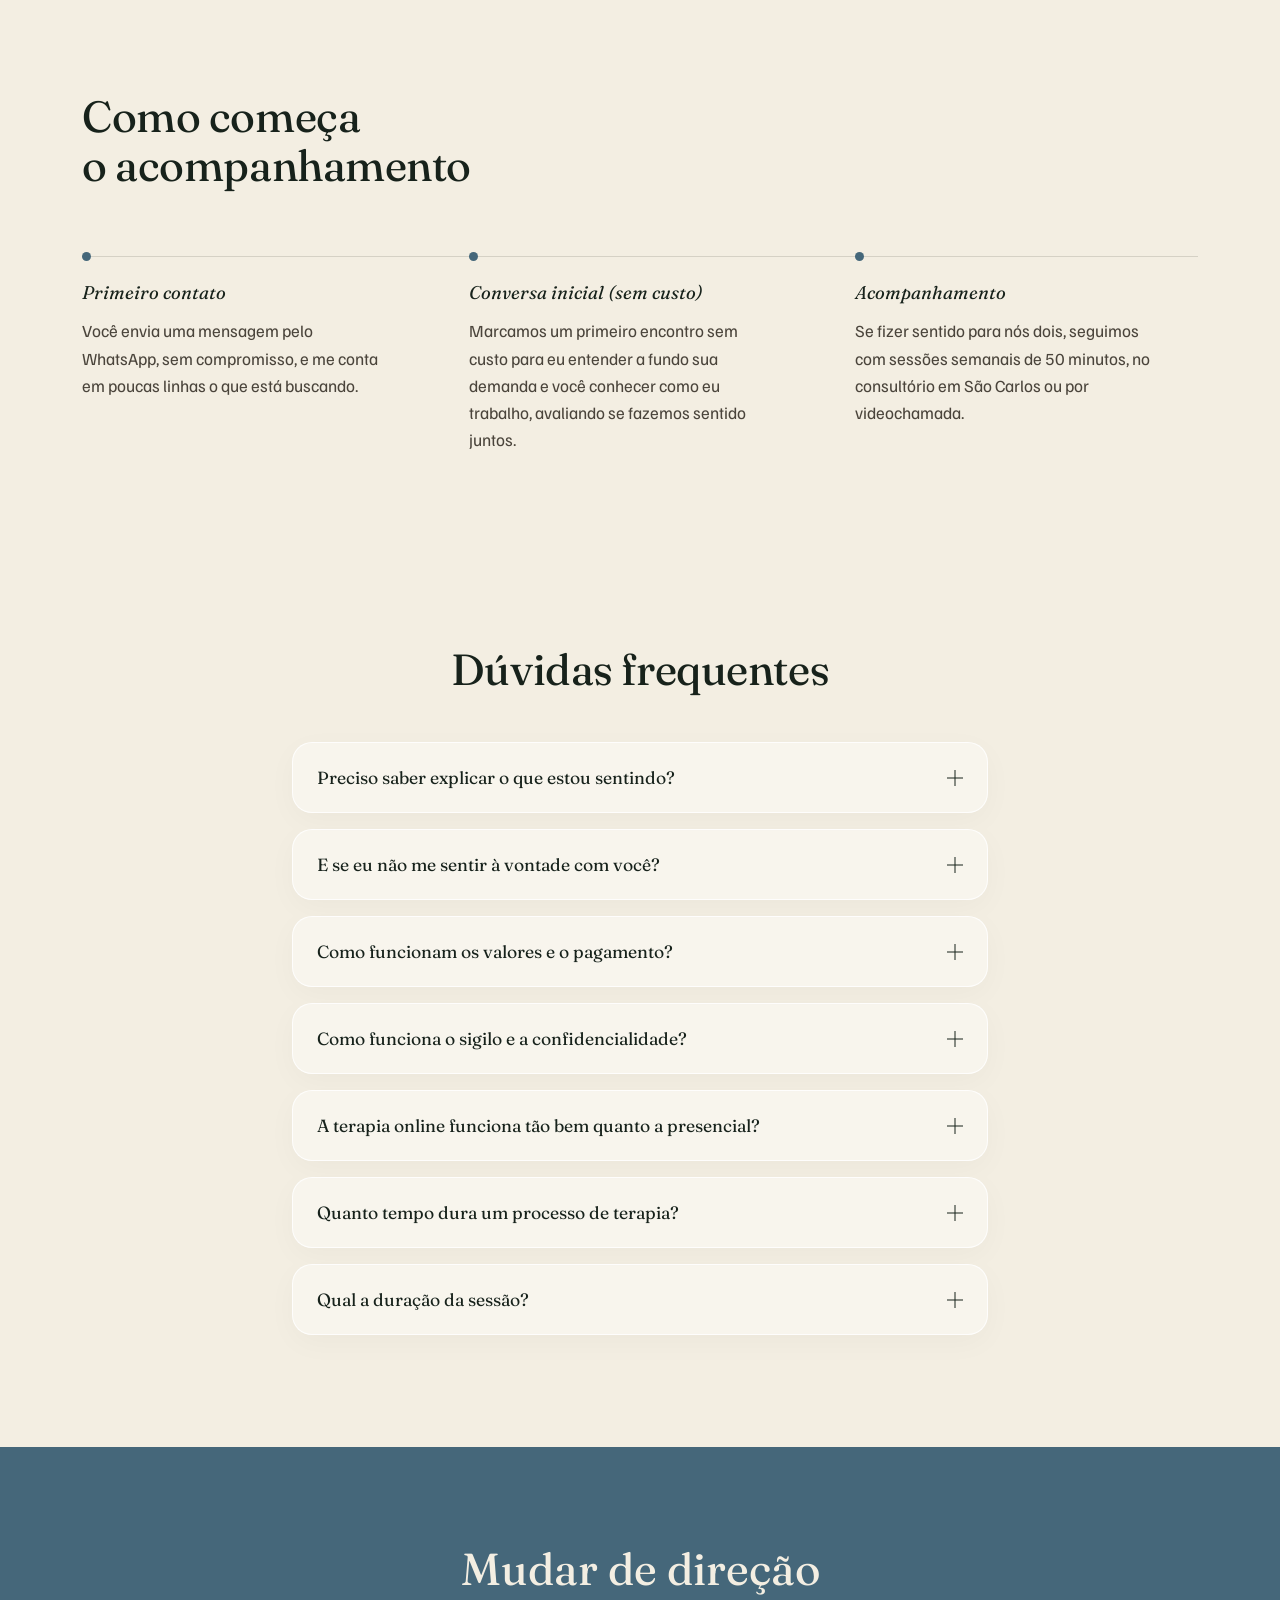
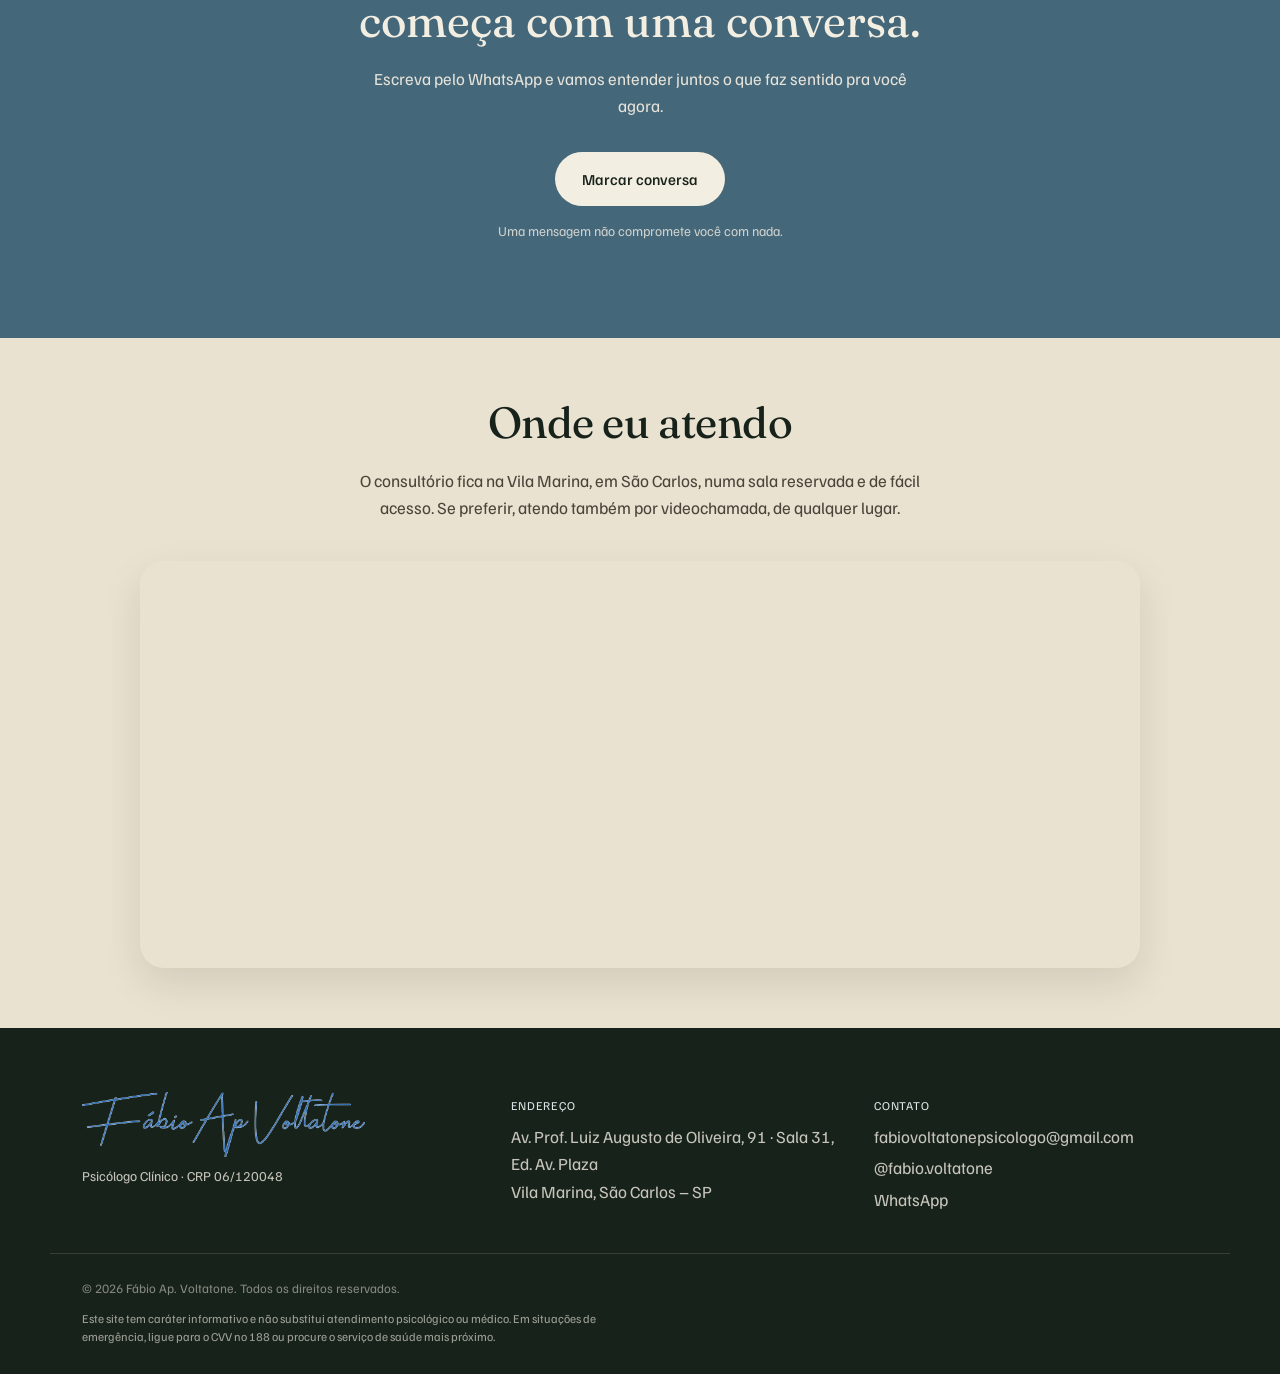
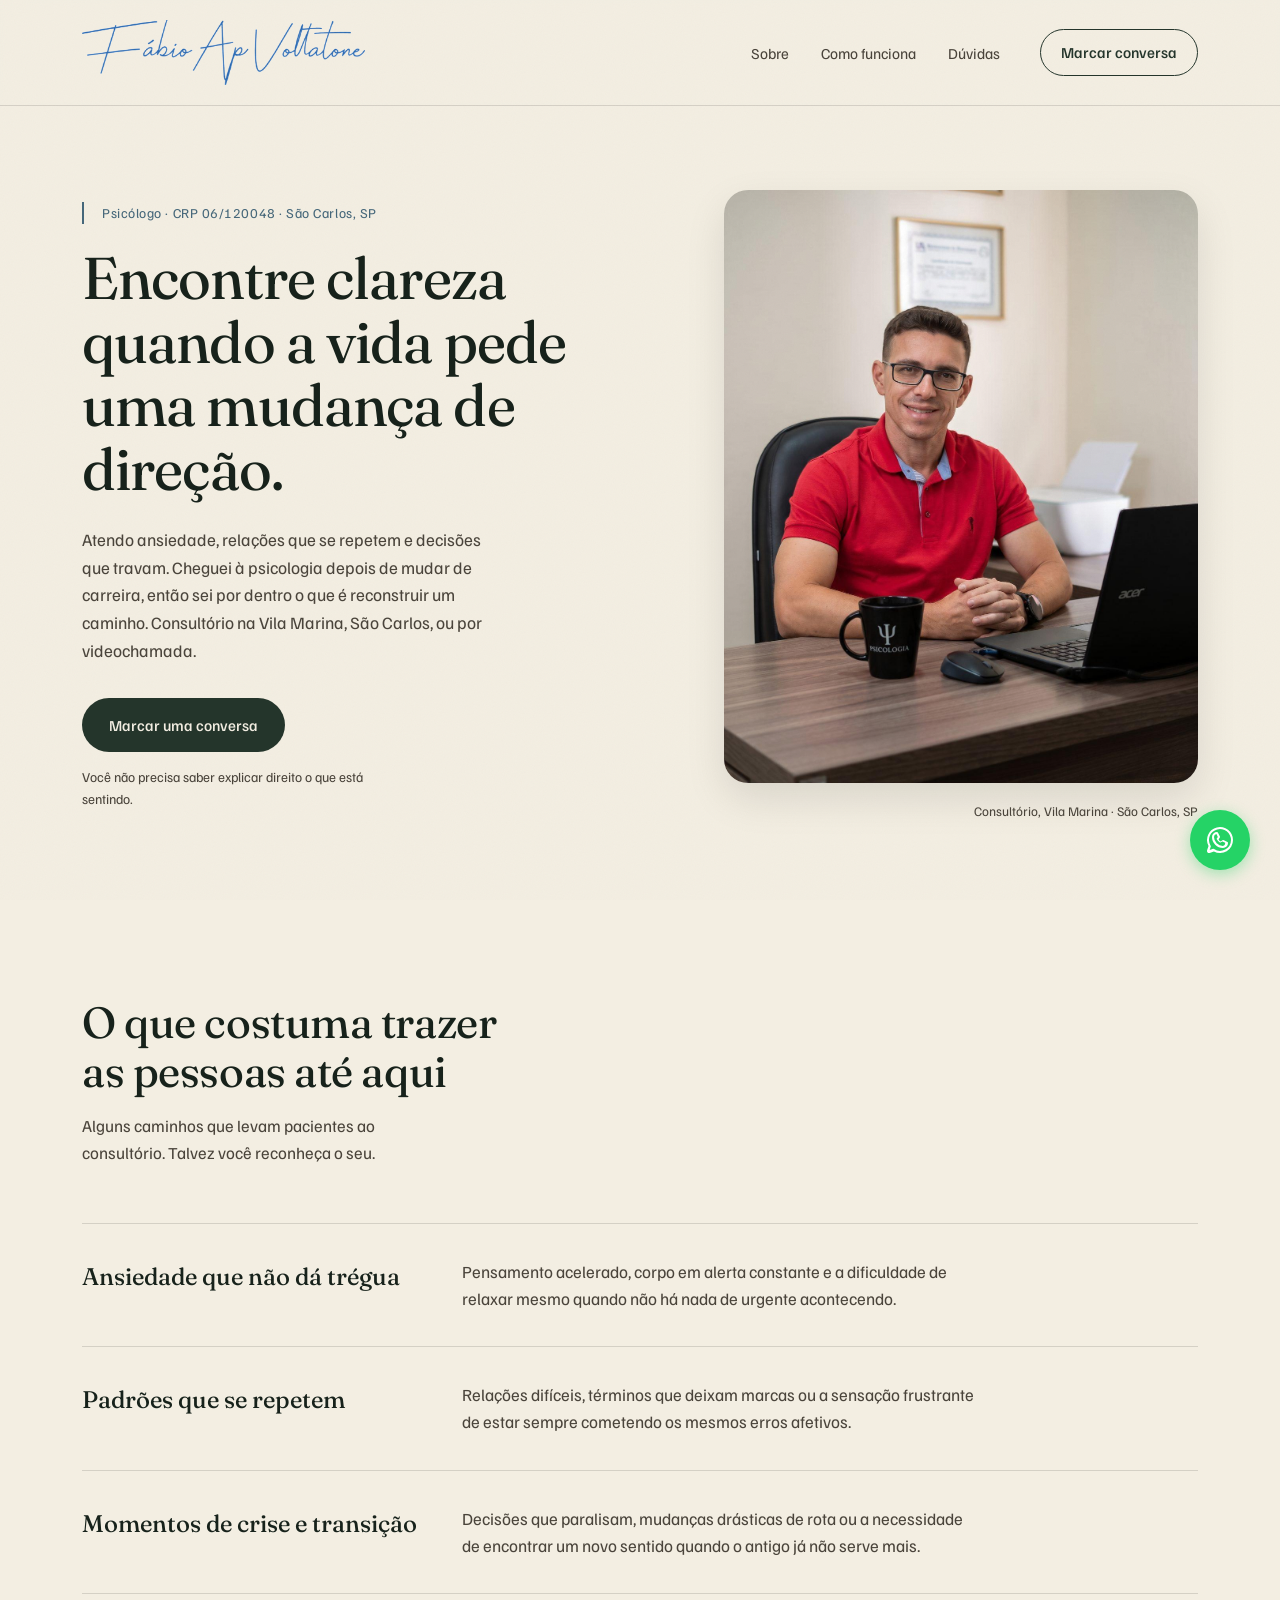
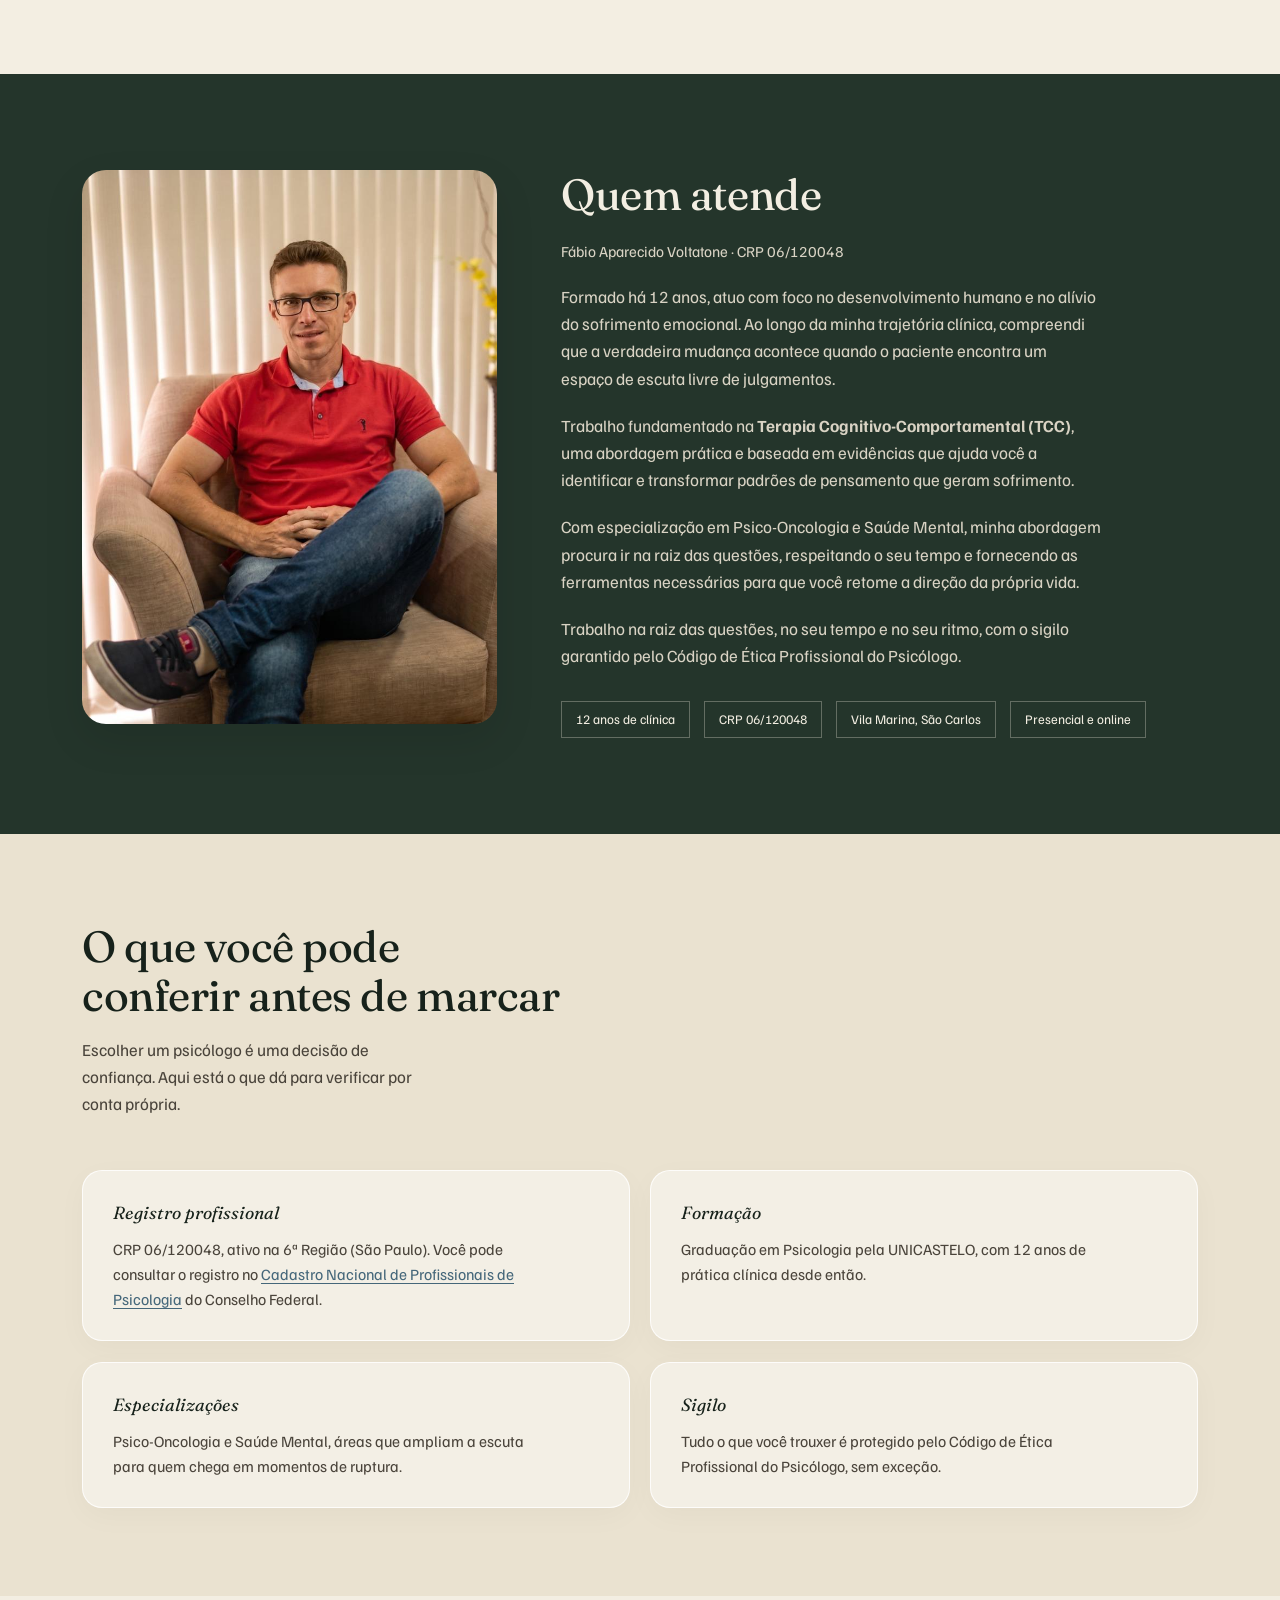
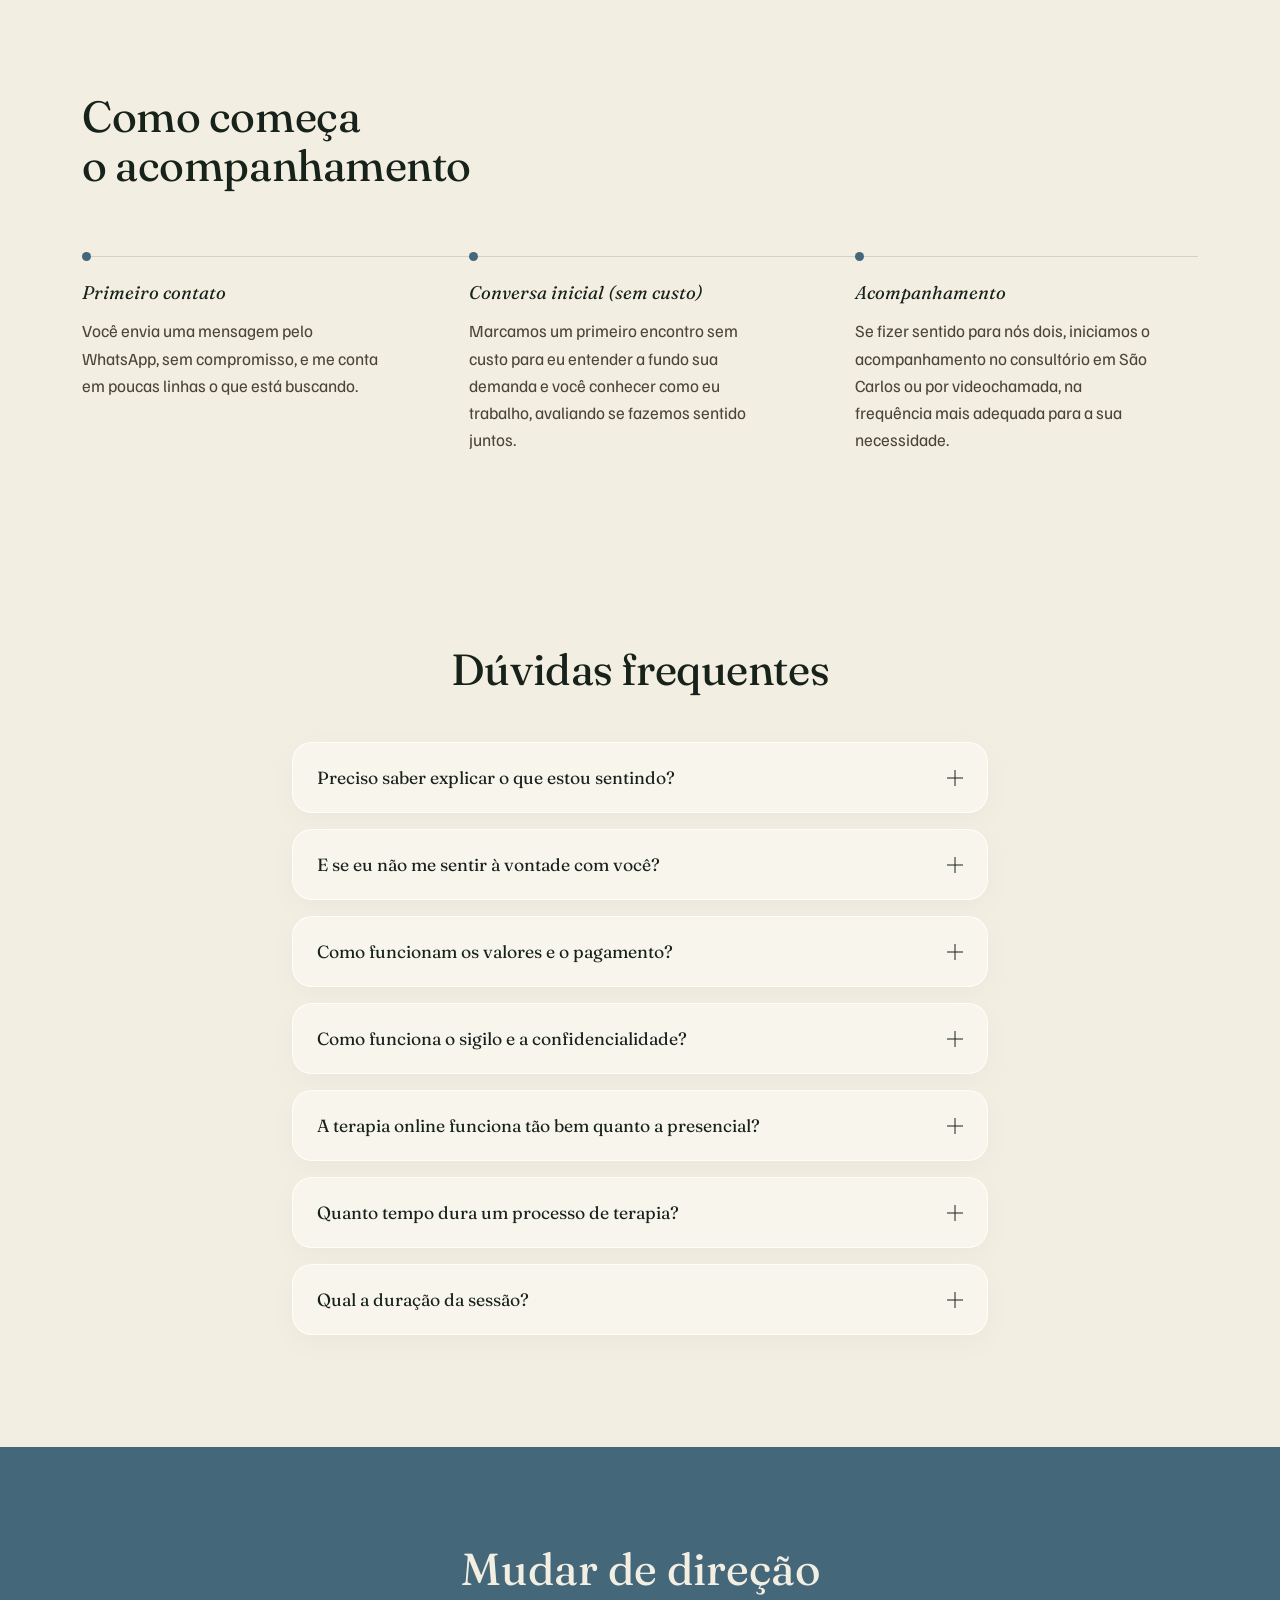
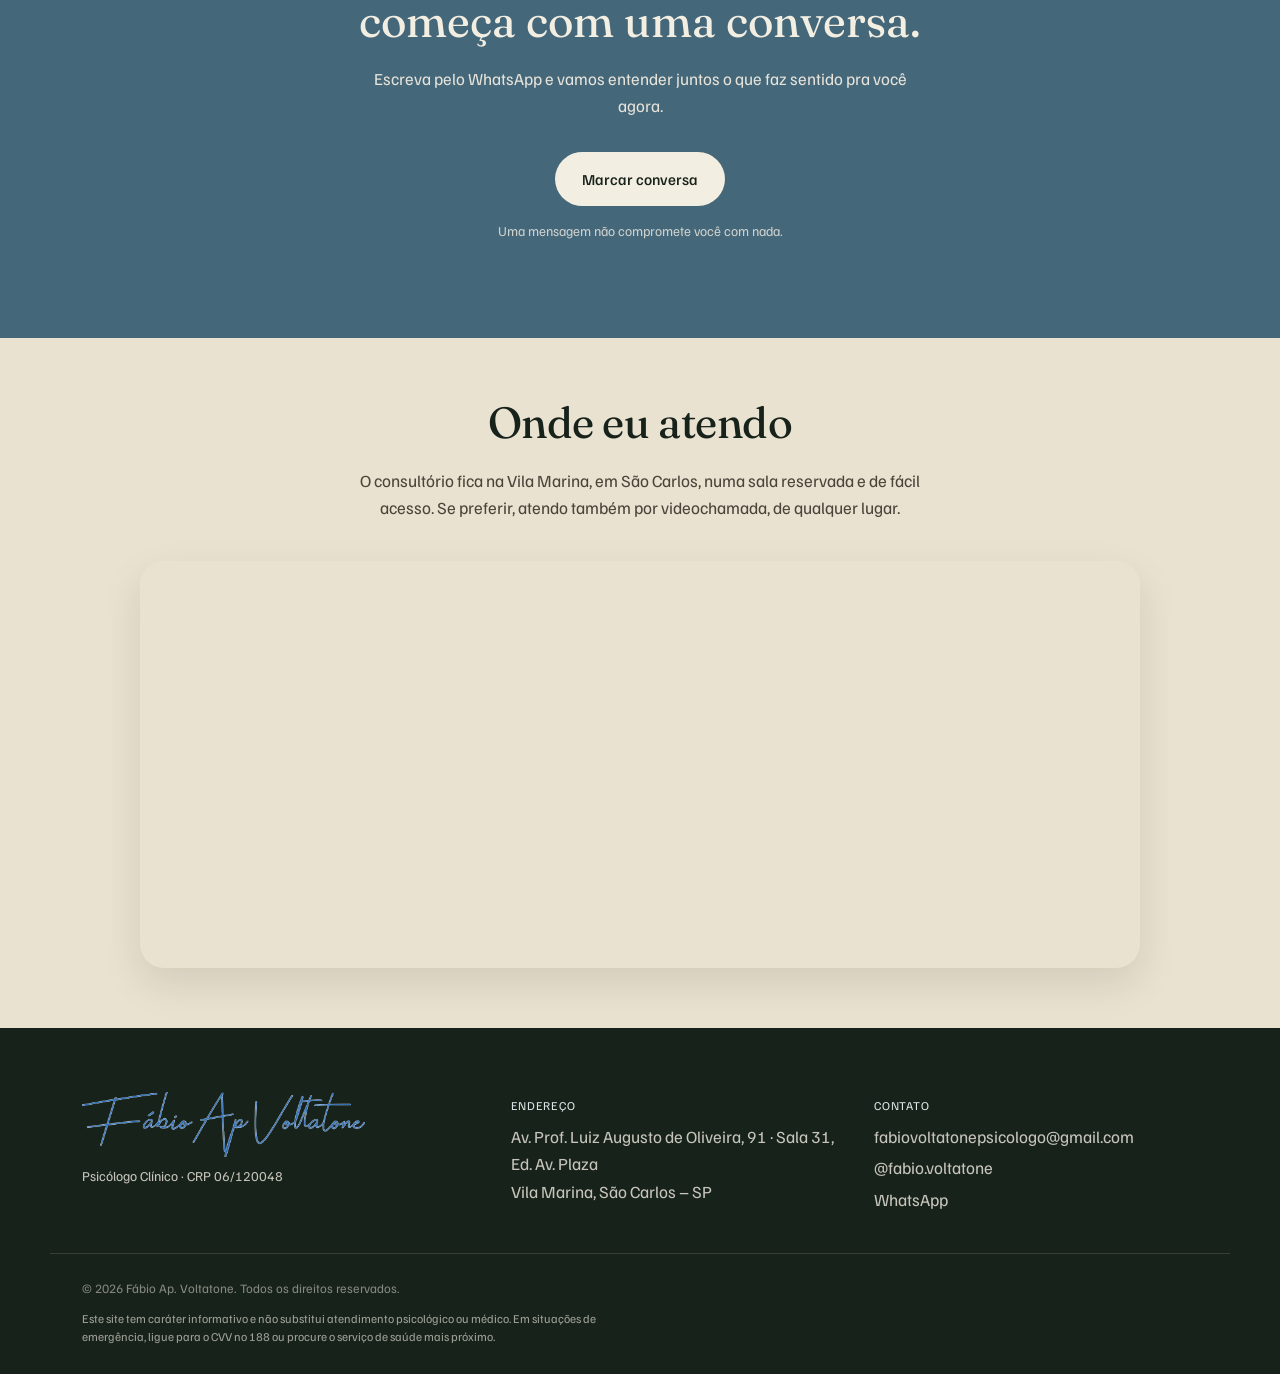
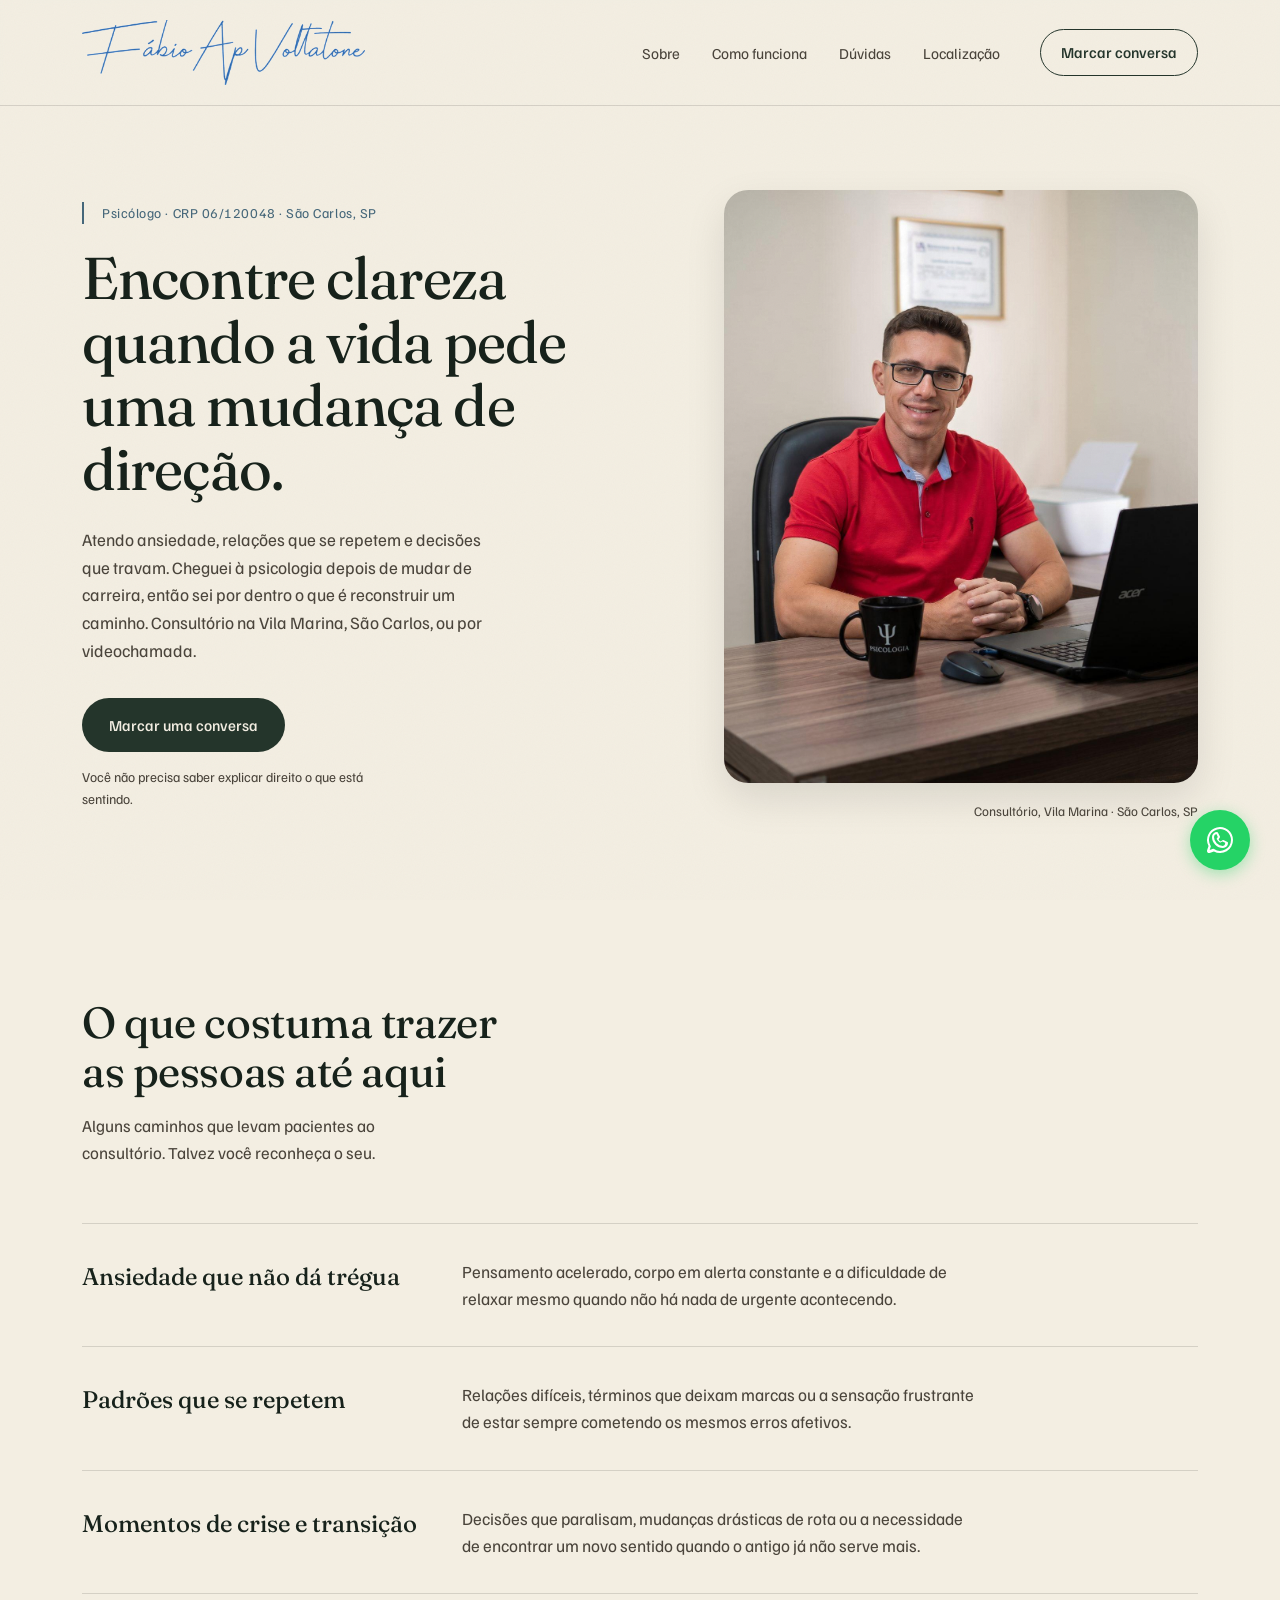
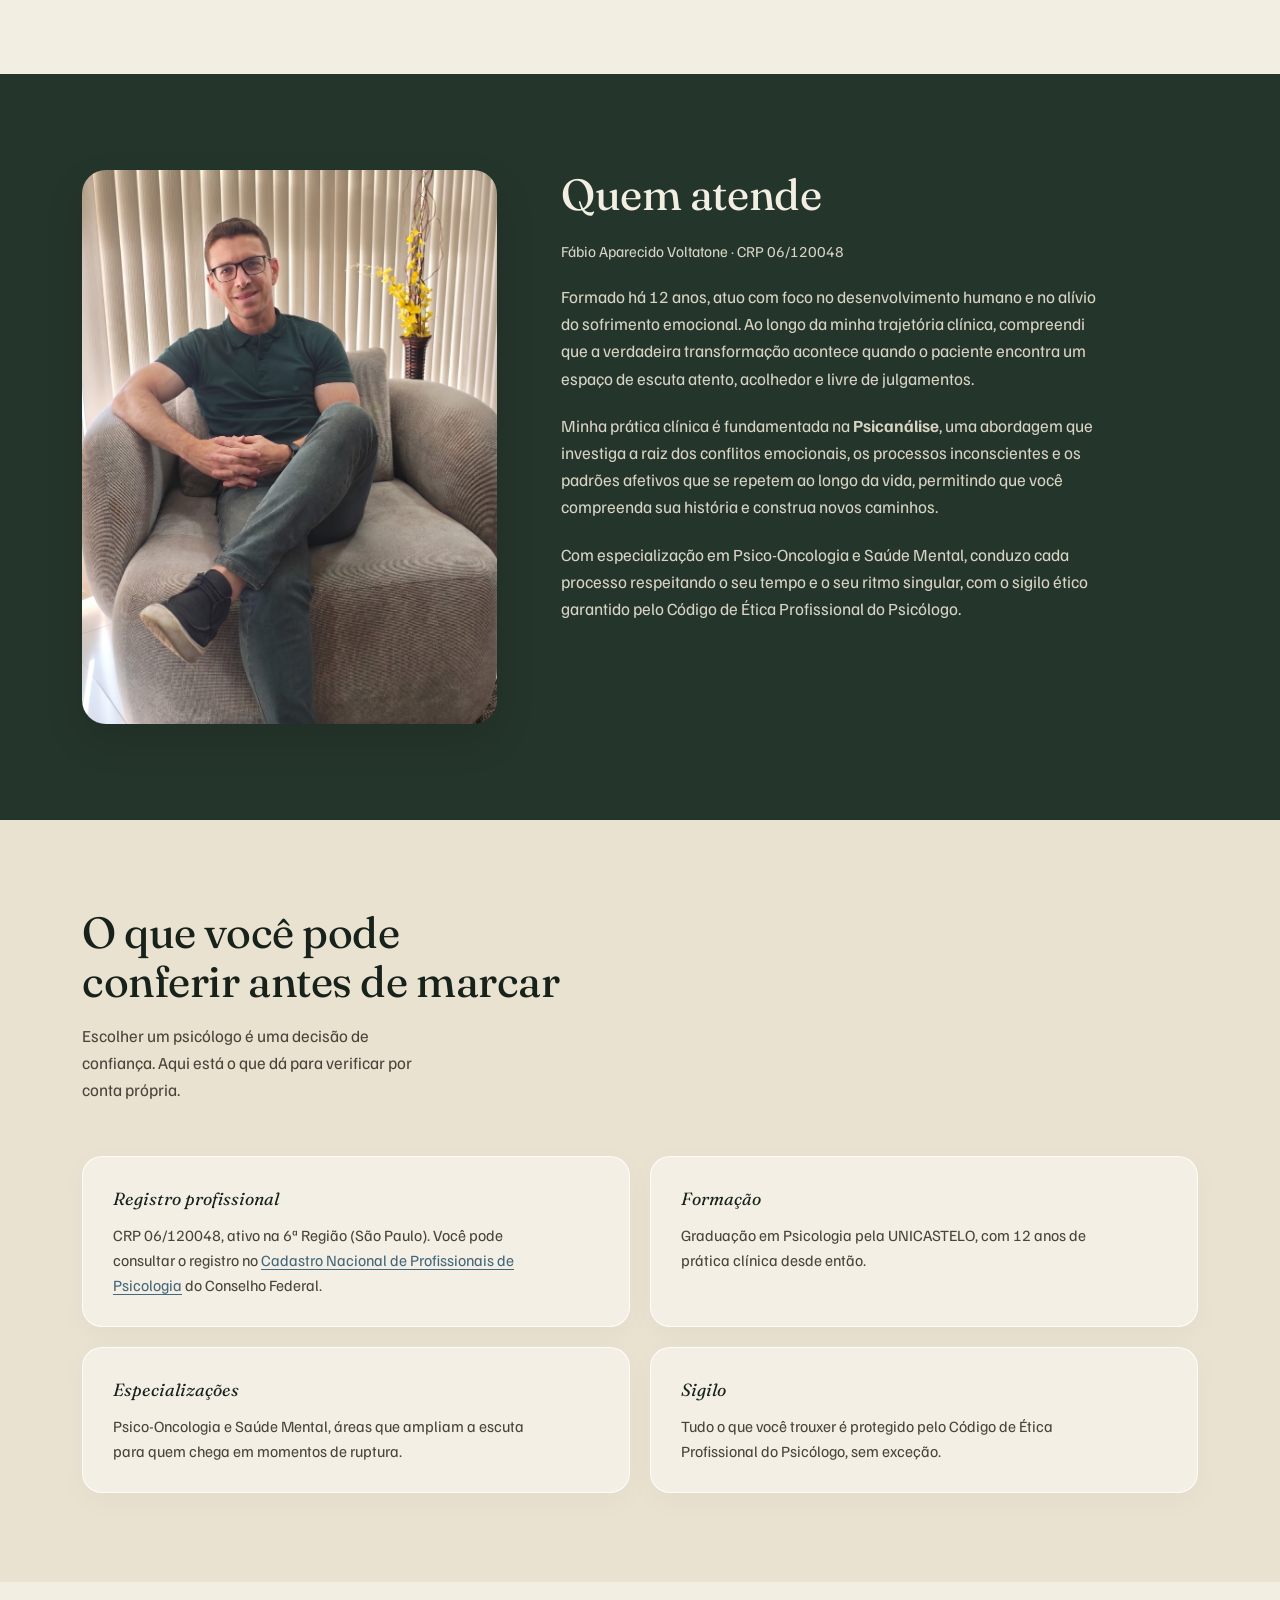
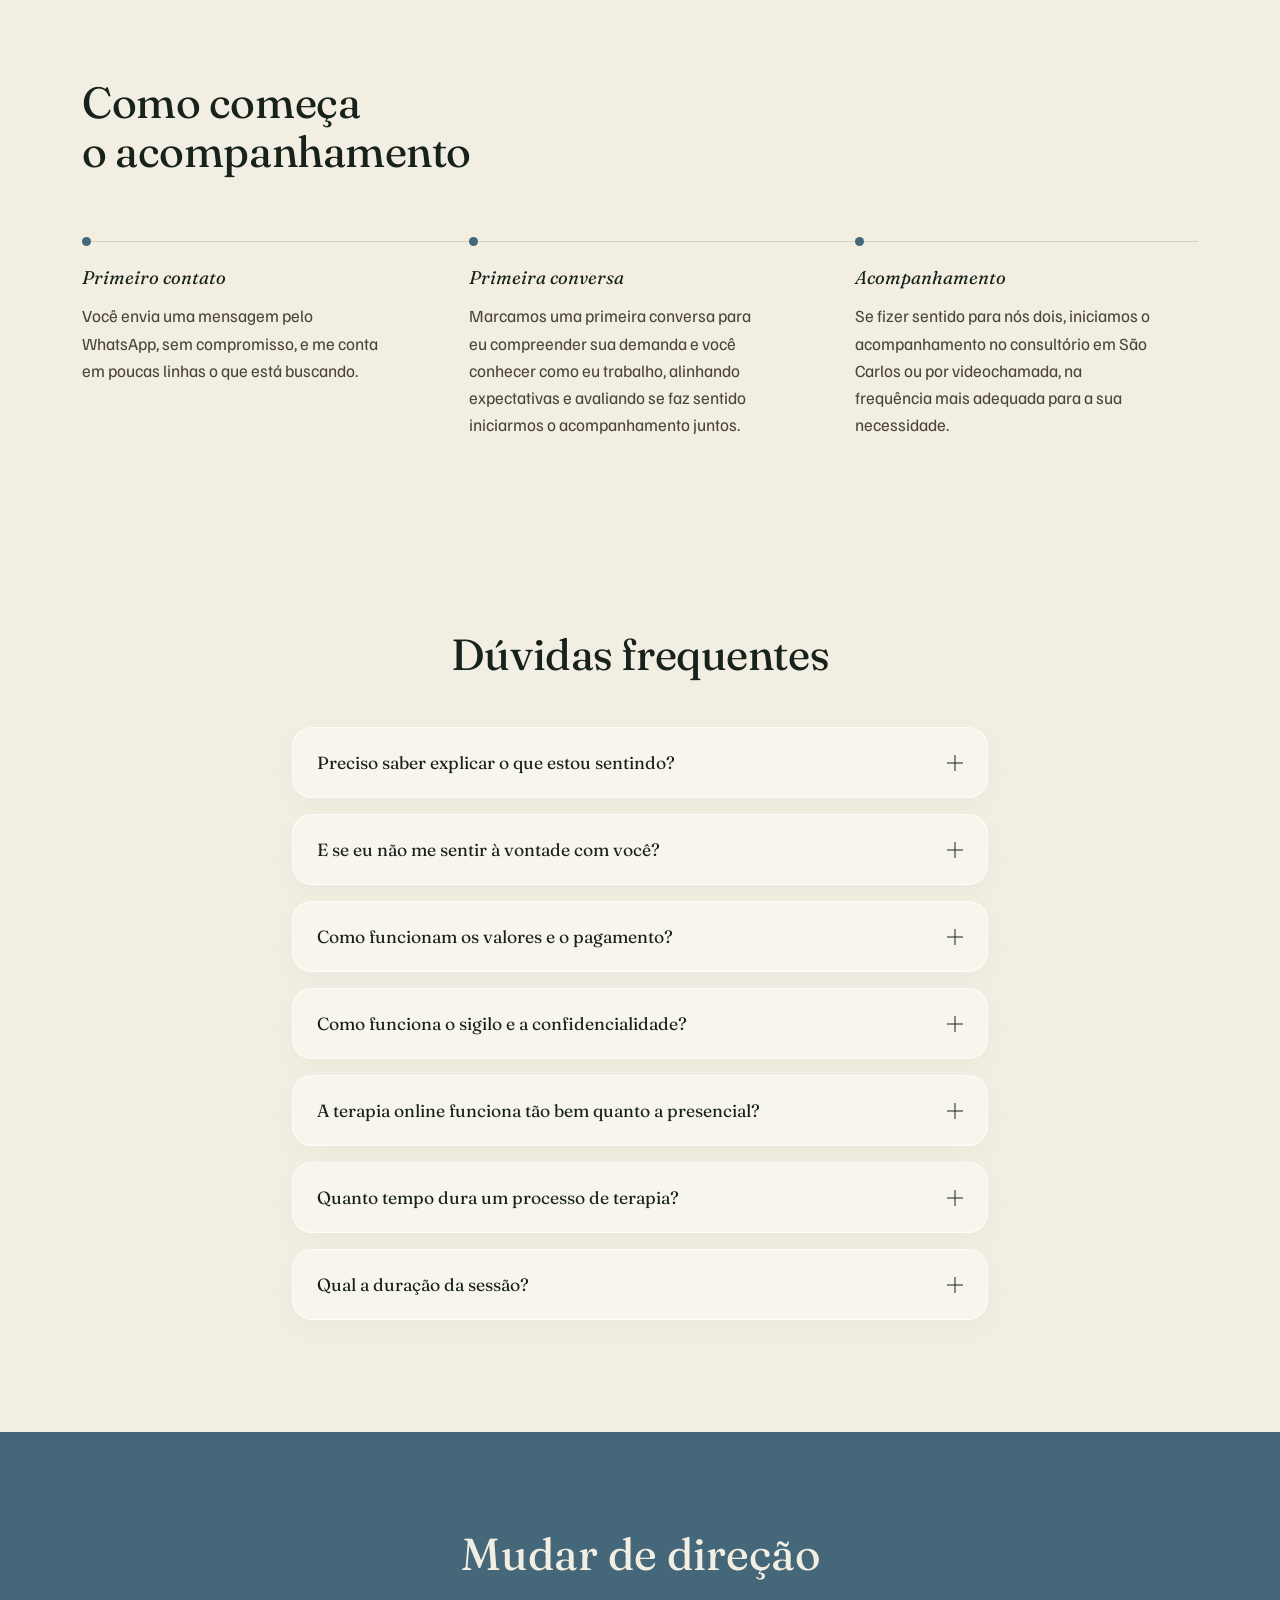
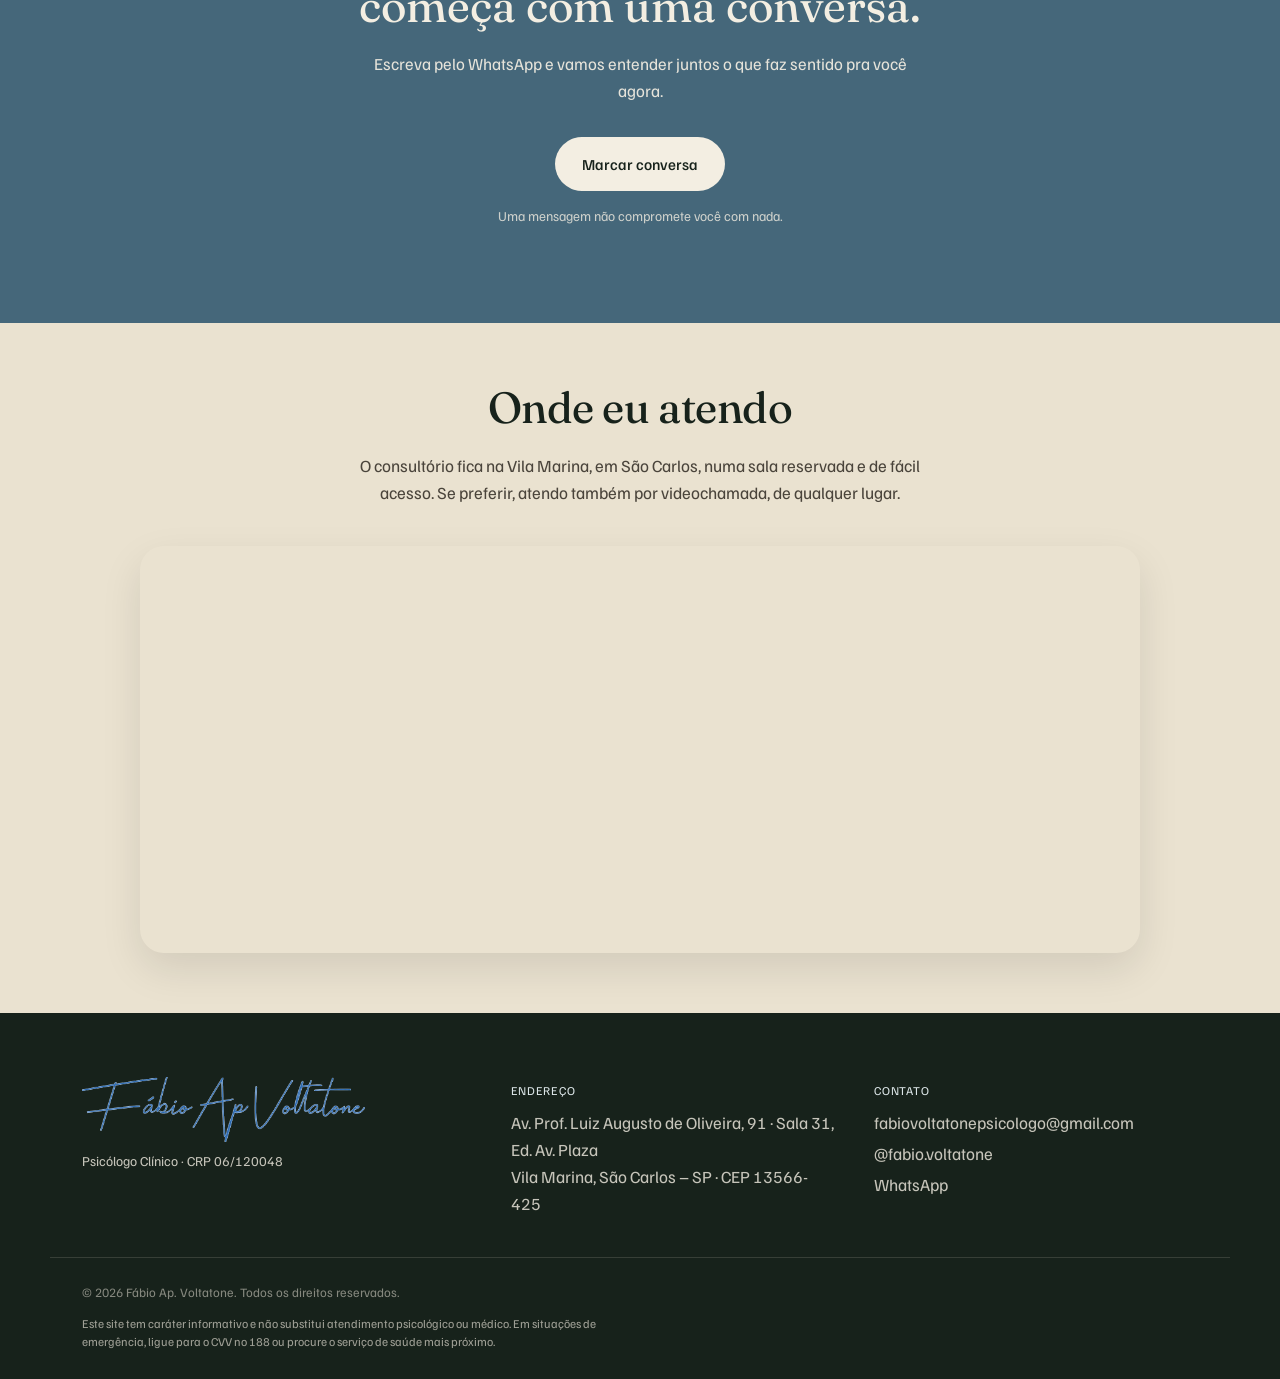
